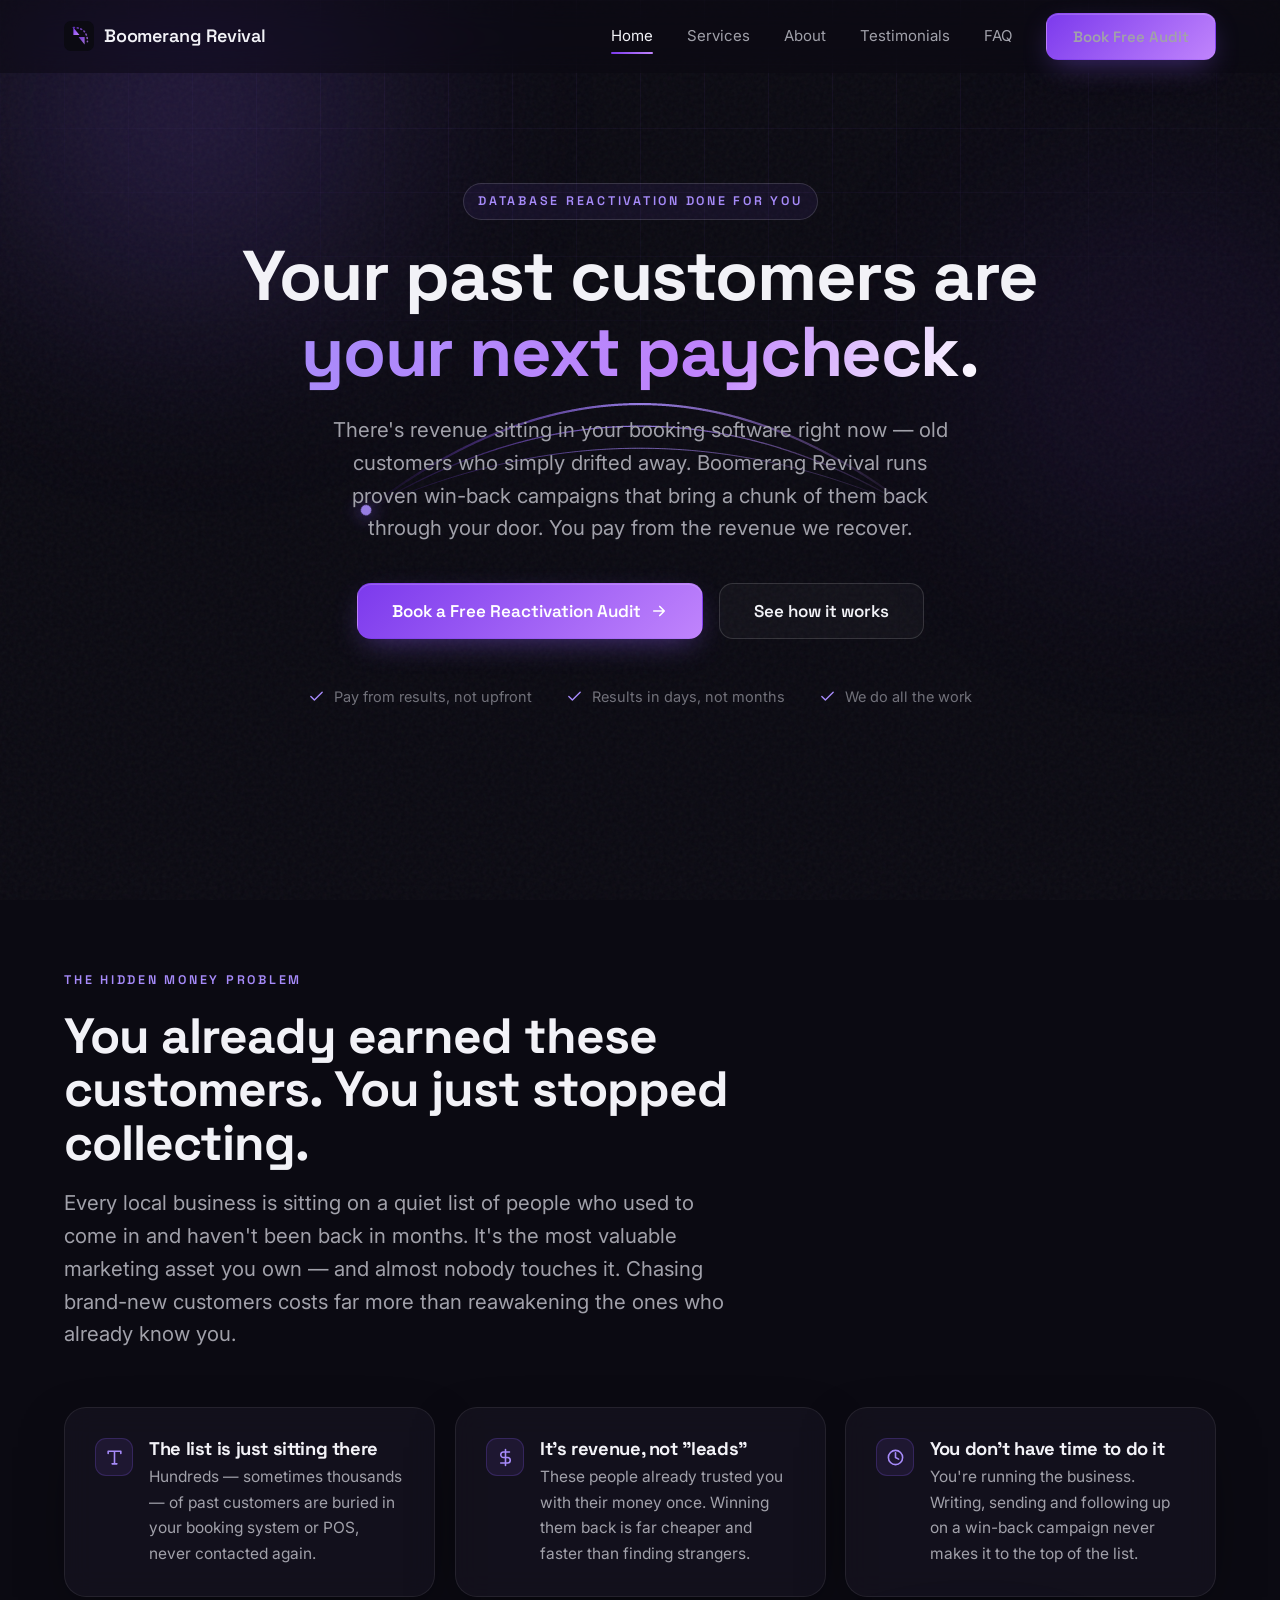
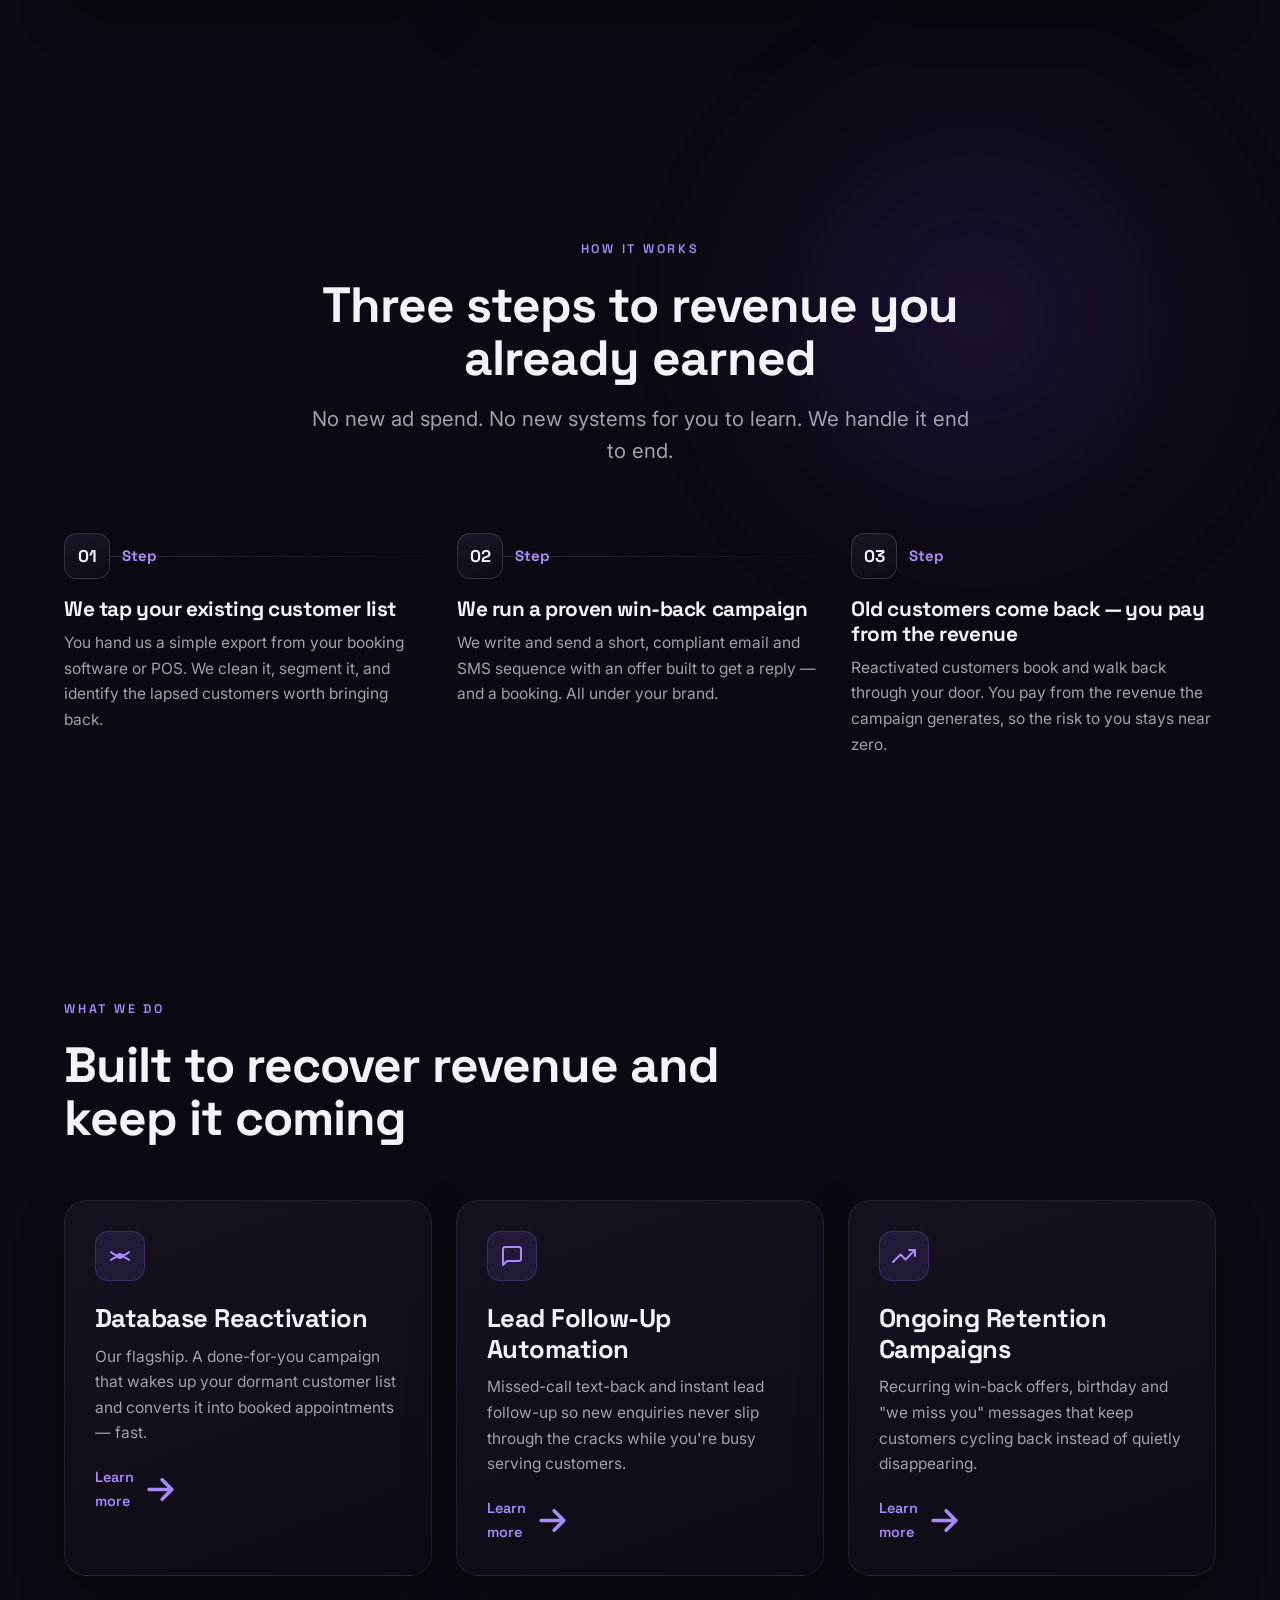
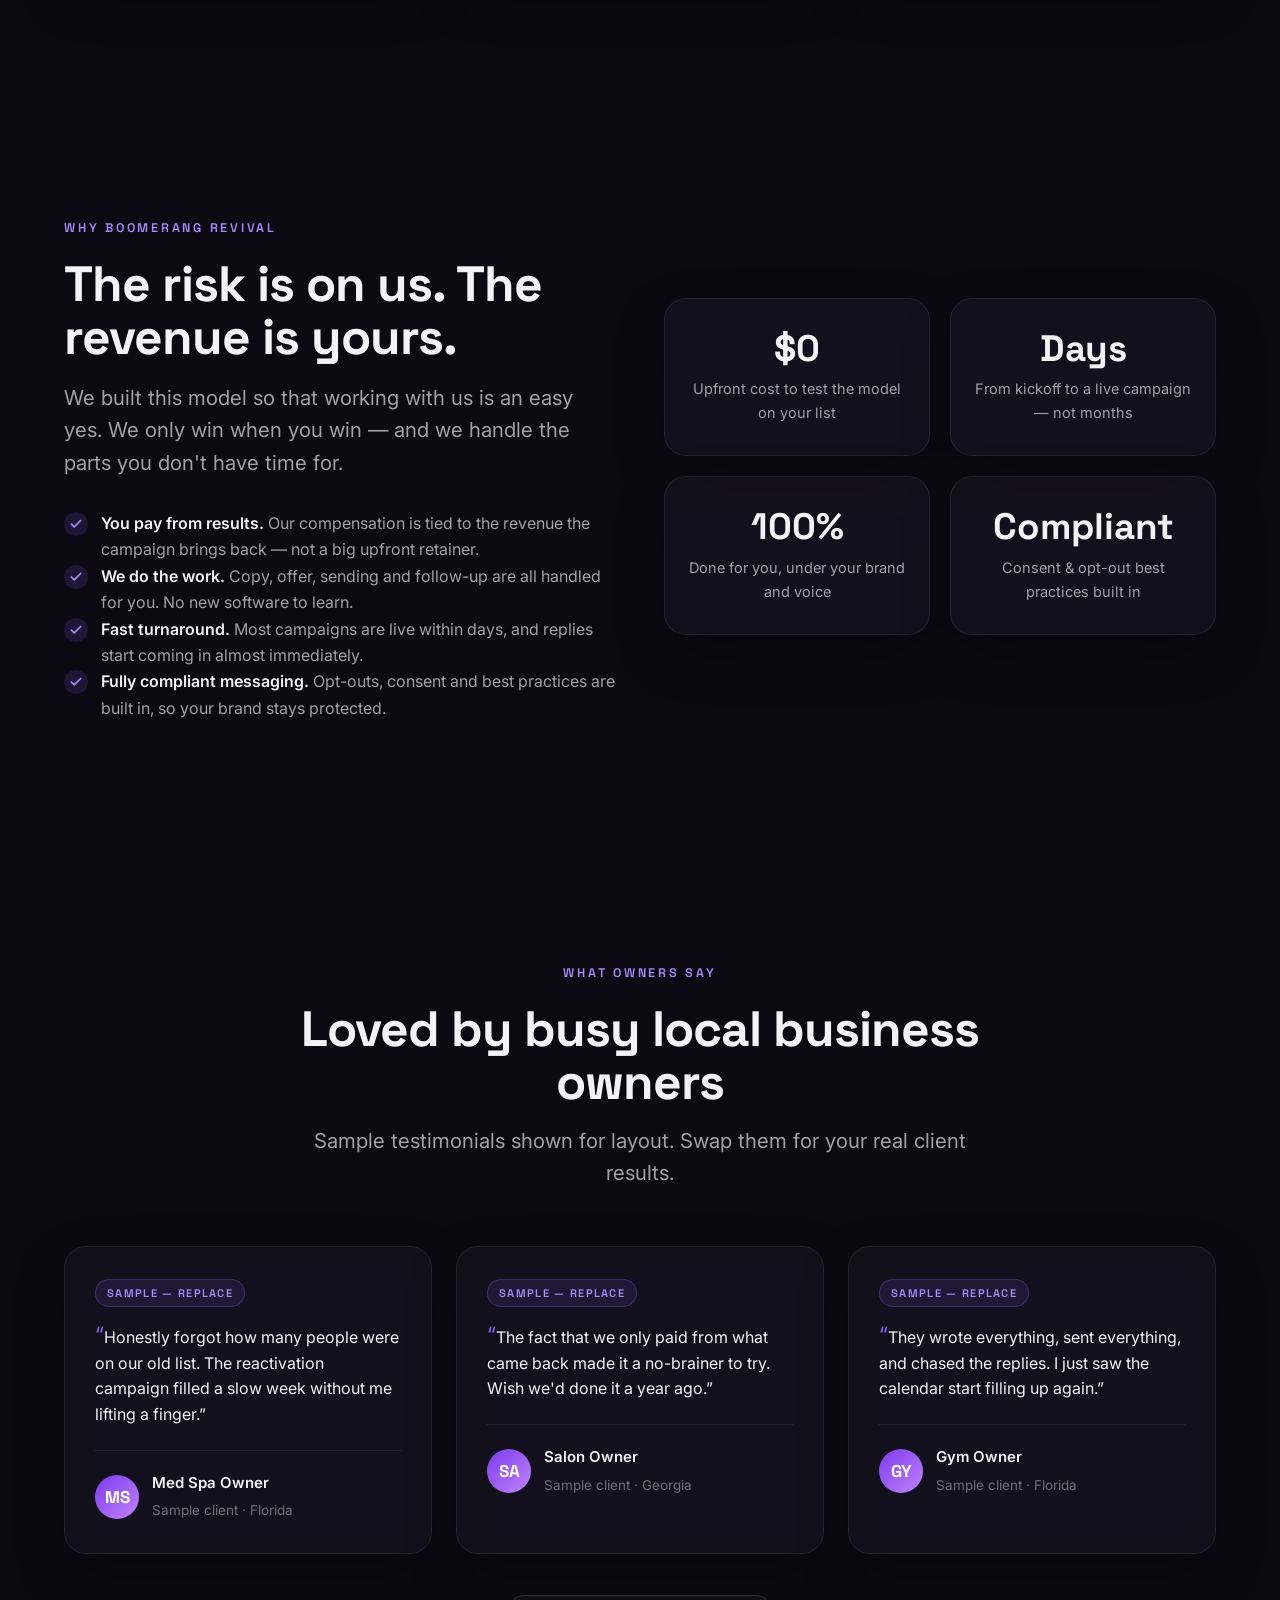
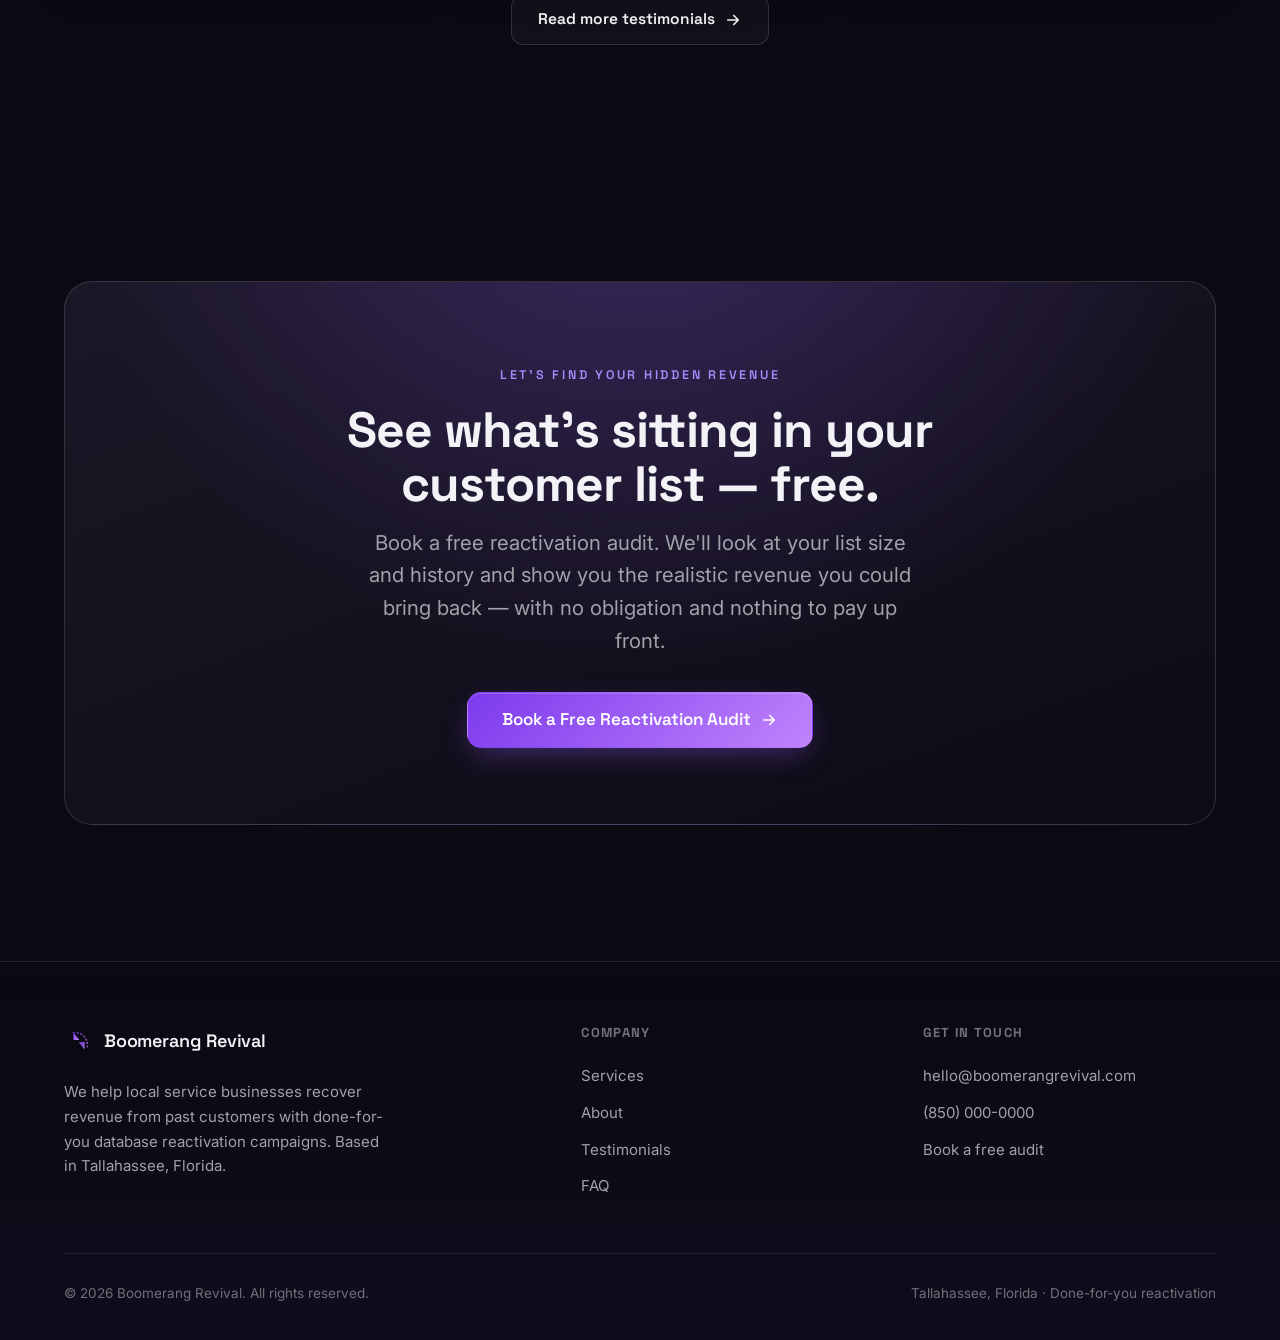
==== index.html @ 2747e74e "Boomerang Revival marketing site" ====
<!DOCTYPE html>
<html lang="en">
<head>
  <meta charset="UTF-8" />
  <meta name="viewport" content="width=device-width, initial-scale=1.0" />

  <!-- ============ SEO / META — edit per page ============ -->
  <title>Boomerang Revival — Recover Revenue From Past Customers</title>
  <meta name="description" content="Boomerang Revival runs database reactivation campaigns that bring your lapsed customers back through the door. Zero upfront risk — you pay from the revenue we recover." />
  <link rel="canonical" href="https://boomerangrevival.com/" />

  <!-- Open Graph / social -->
  <meta property="og:type" content="website" />
  <meta property="og:title" content="Boomerang Revival — Your past customers are your next paycheck." />
  <meta property="og:description" content="Database reactivation campaigns that bring lapsed customers back. You pay from the revenue we recover." />
  <meta property="og:image" content="assets/og-image.svg" />
  <meta property="og:url" content="https://boomerangrevival.com/" />
  <meta name="twitter:card" content="summary_large_image" />

  <!-- Favicon -->
  <link rel="icon" type="image/svg+xml" href="assets/favicon.svg" />

  <!-- Fonts: Space Grotesk (headings) + Inter (body) -->
  <link rel="preconnect" href="https://fonts.googleapis.com" />
  <link rel="preconnect" href="https://fonts.gstatic.com" crossorigin />
  <link href="https://fonts.googleapis.com/css2?family=Inter:wght@400;500;600&family=Space+Grotesk:wght@500;600;700&display=swap" rel="stylesheet" />

  <link rel="stylesheet" href="css/styles.css" />
</head>
<body>

  <!-- Atmospheric background layers -->
  <div class="bg-fx"><div class="bg-grid"></div></div>
  <div class="bg-grain"></div>

  <!-- ============ NAV (shared — keep identical across pages) ============ -->
  <header class="nav">
    <div class="container nav__inner">
      <a class="brand" href="index.html" aria-label="Boomerang Revival home">
        <img class="brand__mark" src="assets/favicon.svg" alt="" width="30" height="30" />
        Boomerang Revival
      </a>
      <nav class="nav__links" aria-label="Primary navigation">
        <a href="index.html" aria-current="page">Home</a>
        <a href="services.html">Services</a>
        <a href="about.html">About</a>
        <a href="testimonials.html">Testimonials</a>
        <a href="faq.html">FAQ</a>
        <a href="contact.html" class="btn btn--primary">Book Free Audit</a>
      </nav>
      <button class="nav__toggle" aria-label="Open menu" aria-controls="primary-nav" aria-expanded="false">
        <span></span><span></span><span></span>
      </button>
    </div>
  </header>

  <main>

    <!-- ======================= HERO ======================= -->
    <section class="hero">
      <!-- Animated boomerang arc motif -->
      <div class="hero__motif" aria-hidden="true">
        <svg viewBox="0 0 860 460">
          <defs>
            <linearGradient id="arcGrad" x1="0" y1="0" x2="1" y2="0">
              <stop offset="0" stop-color="#7C3AED" stop-opacity="0"/>
              <stop offset="0.5" stop-color="#A78BFA"/>
              <stop offset="1" stop-color="#C084FC" stop-opacity="0"/>
            </linearGradient>
          </defs>
          <path class="arc arc--1" d="M120 300 Q 430 60 740 300"  stroke="url(#arcGrad)" stroke-width="2.5"/>
          <path class="arc arc--2" d="M120 300 Q 430 110 740 300" stroke="url(#arcGrad)" stroke-width="1.5"/>
          <path class="arc arc--3" d="M120 300 Q 430 160 740 300" stroke="url(#arcGrad)" stroke-width="1"/>
          <circle class="boomerang-dot" r="6"/>
        </svg>
      </div>

      <div class="container">
        <div class="hero__inner">
          <span class="eyebrow eyebrow--chip reveal">Database Reactivation Done For You</span>
          <h1 class="reveal" style="--d:.05s">
            Your past customers are<br /><span class="text-gradient">your next paycheck.</span>
          </h1>
          <p class="lead reveal" style="--d:.12s">
            There's revenue sitting in your booking software right now — old customers who simply
            drifted away. Boomerang Revival runs proven win-back campaigns that bring a chunk of
            them back through your door. You pay from the revenue we recover.
          </p>
          <div class="hero__cta reveal" style="--d:.18s">
            <a href="contact.html" class="btn btn--primary btn--lg">
              Book a Free Reactivation Audit
              <svg viewBox="0 0 24 24" fill="none" stroke="currentColor" stroke-width="2.2" stroke-linecap="round" stroke-linejoin="round"><path d="M5 12h14M13 6l6 6-6 6"/></svg>
            </a>
            <a href="services.html" class="btn btn--ghost btn--lg">See how it works</a>
          </div>

          <div class="trust-strip reveal" style="--d:.24s">
            <span><svg viewBox="0 0 24 24" fill="none" stroke="currentColor" stroke-width="2" stroke-linecap="round" stroke-linejoin="round"><path d="M20 6 9 17l-5-5"/></svg> Pay from results, not upfront</span>
            <span><svg viewBox="0 0 24 24" fill="none" stroke="currentColor" stroke-width="2" stroke-linecap="round" stroke-linejoin="round"><path d="M20 6 9 17l-5-5"/></svg> Results in days, not months</span>
            <span><svg viewBox="0 0 24 24" fill="none" stroke="currentColor" stroke-width="2" stroke-linecap="round" stroke-linejoin="round"><path d="M20 6 9 17l-5-5"/></svg> We do all the work</span>
          </div>
        </div>
      </div>
    </section>

    <!-- ======================= PROBLEM ======================= -->
    <section class="section">
      <div class="container">
        <div class="section-head reveal">
          <span class="eyebrow">The hidden money problem</span>
          <h2>You already earned these customers. You just stopped collecting.</h2>
          <p class="lead" style="margin-top:18px">
            Every local business is sitting on a quiet list of people who used to come in and
            haven't been back in months. It's the most valuable marketing asset you own — and
            almost nobody touches it. Chasing brand-new customers costs far more than reawakening
            the ones who already know you.
          </p>
        </div>

        <div class="grid grid-3 problem-grid">
          <div class="card card--glass reveal" data-stagger>
            <div class="problem-item">
              <div class="problem-item__mark"><svg viewBox="0 0 24 24" fill="none" stroke="currentColor" stroke-width="2" stroke-linecap="round" stroke-linejoin="round"><path d="M4 7V4h16v3M9 20h6M12 4v16"/></svg></div>
              <div>
                <h3>The list is just sitting there</h3>
                <p>Hundreds — sometimes thousands — of past customers are buried in your booking system or POS, never contacted again.</p>
              </div>
            </div>
          </div>
          <div class="card card--glass reveal" data-stagger>
            <div class="problem-item">
              <div class="problem-item__mark"><svg viewBox="0 0 24 24" fill="none" stroke="currentColor" stroke-width="2" stroke-linecap="round" stroke-linejoin="round"><path d="M12 2v20M17 5H9.5a3.5 3.5 0 0 0 0 7h5a3.5 3.5 0 0 1 0 7H6"/></svg></div>
              <div>
                <h3>It's revenue, not "leads"</h3>
                <p>These people already trusted you with their money once. Winning them back is far cheaper and faster than finding strangers.</p>
              </div>
            </div>
          </div>
          <div class="card card--glass reveal" data-stagger>
            <div class="problem-item">
              <div class="problem-item__mark"><svg viewBox="0 0 24 24" fill="none" stroke="currentColor" stroke-width="2" stroke-linecap="round" stroke-linejoin="round"><path d="M12 6v6l4 2"/><circle cx="12" cy="12" r="9"/></svg></div>
              <div>
                <h3>You don't have time to do it</h3>
                <p>You're running the business. Writing, sending and following up on a win-back campaign never makes it to the top of the list.</p>
              </div>
            </div>
          </div>
        </div>
      </div>
    </section>

    <!-- ======================= HOW IT WORKS ======================= -->
    <section class="section section--tight">
      <div class="glow-spot" style="top:-60px; right:5%"></div>
      <div class="container">
        <div class="section-head section-head--center reveal">
          <span class="eyebrow">How it works</span>
          <h2>Three steps to revenue you already earned</h2>
          <p class="lead" style="margin-top:18px">No new ad spend. No new systems for you to learn. We handle it end to end.</p>
        </div>

        <div class="grid grid-3 steps">
          <div class="step reveal" data-stagger>
            <div class="step__line"></div>
            <div class="step__num">Step</div>
            <h3>We tap your existing customer list</h3>
            <p>You hand us a simple export from your booking software or POS. We clean it, segment it, and identify the lapsed customers worth bringing back.</p>
          </div>
          <div class="step reveal" data-stagger>
            <div class="step__line"></div>
            <div class="step__num">Step</div>
            <h3>We run a proven win-back campaign</h3>
            <p>We write and send a short, compliant email and SMS sequence with an offer built to get a reply — and a booking. All under your brand.</p>
          </div>
          <div class="step reveal" data-stagger>
            <div class="step__line"></div>
            <div class="step__num">Step</div>
            <h3>Old customers come back — you pay from the revenue</h3>
            <p>Reactivated customers book and walk back through your door. You pay from the revenue the campaign generates, so the risk to you stays near zero.</p>
          </div>
        </div>
      </div>
    </section>

    <!-- ======================= SERVICES OVERVIEW ======================= -->
    <section class="section">
      <div class="container">
        <div class="section-head reveal">
          <span class="eyebrow">What we do</span>
          <h2>Built to recover revenue and keep it coming</h2>
        </div>

        <div class="grid grid-3">
          <!-- Service card -->
          <article class="card card--hover reveal" data-stagger>
            <div class="card__icon"><svg viewBox="0 0 24 24" fill="none" stroke="currentColor" stroke-width="2" stroke-linecap="round" stroke-linejoin="round"><path d="M21 8a13 13 0 0 1-18 0"/><path d="M3 16a13 13 0 0 1 18 0"/><circle cx="12" cy="12" r="2"/></svg></div>
            <h3>Database Reactivation</h3>
            <p>Our flagship. A done-for-you campaign that wakes up your dormant customer list and converts it into booked appointments — fast.</p>
            <a class="card-link" href="services.html#reactivation">Learn more
              <svg viewBox="0 0 24 24" fill="none" stroke="currentColor" stroke-width="2.2" stroke-linecap="round" stroke-linejoin="round"><path d="M5 12h14M13 6l6 6-6 6"/></svg>
            </a>
          </article>

          <article class="card card--hover reveal" data-stagger>
            <div class="card__icon"><svg viewBox="0 0 24 24" fill="none" stroke="currentColor" stroke-width="2" stroke-linecap="round" stroke-linejoin="round"><path d="M21 15a2 2 0 0 1-2 2H7l-4 4V5a2 2 0 0 1 2-2h14a2 2 0 0 1 2 2z"/></svg></div>
            <h3>Lead Follow-Up Automation</h3>
            <p>Missed-call text-back and instant lead follow-up so new enquiries never slip through the cracks while you're busy serving customers.</p>
            <a class="card-link" href="services.html#follow-up">Learn more
              <svg viewBox="0 0 24 24" fill="none" stroke="currentColor" stroke-width="2.2" stroke-linecap="round" stroke-linejoin="round"><path d="M5 12h14M13 6l6 6-6 6"/></svg>
            </a>
          </article>

          <article class="card card--hover reveal" data-stagger>
            <div class="card__icon"><svg viewBox="0 0 24 24" fill="none" stroke="currentColor" stroke-width="2" stroke-linecap="round" stroke-linejoin="round"><path d="M23 6l-9.5 9.5-5-5L1 18"/><path d="M17 6h6v6"/></svg></div>
            <h3>Ongoing Retention Campaigns</h3>
            <p>Recurring win-back offers, birthday and "we miss you" messages that keep customers cycling back instead of quietly disappearing.</p>
            <a class="card-link" href="services.html#retention">Learn more
              <svg viewBox="0 0 24 24" fill="none" stroke="currentColor" stroke-width="2.2" stroke-linecap="round" stroke-linejoin="round"><path d="M5 12h14M13 6l6 6-6 6"/></svg>
            </a>
          </article>
        </div>
      </div>
    </section>

    <!-- ======================= WHY US / RISK REVERSAL ======================= -->
    <section class="section section--tight">
      <div class="container">
        <div class="grid grid-2" style="gap:48px; align-items:center">
          <div class="reveal">
            <span class="eyebrow">Why Boomerang Revival</span>
            <h2>The risk is on us. The revenue is yours.</h2>
            <p class="lead" style="margin:18px 0 30px">
              We built this model so that working with us is an easy yes. We only win when you win —
              and we handle the parts you don't have time for.
            </p>
            <ul class="checklist">
              <li><span class="check-ico"><svg viewBox="0 0 24 24" fill="none" stroke="currentColor" stroke-width="3" stroke-linecap="round" stroke-linejoin="round"><path d="M20 6 9 17l-5-5"/></svg></span><span><strong>You pay from results.</strong> Our compensation is tied to the revenue the campaign brings back — not a big upfront retainer.</span></li>
              <li><span class="check-ico"><svg viewBox="0 0 24 24" fill="none" stroke="currentColor" stroke-width="3" stroke-linecap="round" stroke-linejoin="round"><path d="M20 6 9 17l-5-5"/></svg></span><span><strong>We do the work.</strong> Copy, offer, sending and follow-up are all handled for you. No new software to learn.</span></li>
              <li><span class="check-ico"><svg viewBox="0 0 24 24" fill="none" stroke="currentColor" stroke-width="3" stroke-linecap="round" stroke-linejoin="round"><path d="M20 6 9 17l-5-5"/></svg></span><span><strong>Fast turnaround.</strong> Most campaigns are live within days, and replies start coming in almost immediately.</span></li>
              <li><span class="check-ico"><svg viewBox="0 0 24 24" fill="none" stroke="currentColor" stroke-width="3" stroke-linecap="round" stroke-linejoin="round"><path d="M20 6 9 17l-5-5"/></svg></span><span><strong>Fully compliant messaging.</strong> Opt-outs, consent and best practices are built in, so your brand stays protected.</span></li>
            </ul>
          </div>

          <div class="reveal" style="--d:.1s">
            <div class="grid grid-2 promise-grid">
              <div class="card card--glass promise">
                <div class="promise__big">$0</div>
                <p>Upfront cost to test the model on your list</p>
              </div>
              <div class="card card--glass promise">
                <div class="promise__big">Days</div>
                <p>From kickoff to a live campaign — not months</p>
              </div>
              <div class="card card--glass promise">
                <div class="promise__big">100%</div>
                <p>Done for you, under your brand and voice</p>
              </div>
              <div class="card card--glass promise">
                <div class="promise__big">Compliant</div>
                <p>Consent &amp; opt-out best practices built in</p>
              </div>
            </div>
          </div>
        </div>
      </div>
    </section>

    <!-- ======================= TESTIMONIALS PREVIEW ======================= -->
    <section class="section">
      <div class="container">
        <div class="section-head section-head--center reveal">
          <span class="eyebrow">What owners say</span>
          <h2>Loved by busy local business owners</h2>
          <p class="lead" style="margin-top:16px">
            <!-- NOTE: Sample testimonials below — replace with your real client quotes. -->
            Sample testimonials shown for layout. Swap them for your real client results.
          </p>
        </div>

        <div class="grid grid-3">
          <figure class="card card--glass reveal" data-stagger>
            <span class="sample-flag">Sample — replace</span>
            <blockquote class="quote">Honestly forgot how many people were on our old list. The reactivation campaign filled a slow week without me lifting a finger.”</blockquote>
            <figcaption class="testimonial__by">
              <div class="avatar">MS</div>
              <div><b>Med Spa Owner</b><span>Sample client · Florida</span></div>
            </figcaption>
          </figure>
          <figure class="card card--glass reveal" data-stagger>
            <span class="sample-flag">Sample — replace</span>
            <blockquote class="quote">The fact that we only paid from what came back made it a no-brainer to try. Wish we'd done it a year ago.”</blockquote>
            <figcaption class="testimonial__by">
              <div class="avatar">SA</div>
              <div><b>Salon Owner</b><span>Sample client · Georgia</span></div>
            </figcaption>
          </figure>
          <figure class="card card--glass reveal" data-stagger>
            <span class="sample-flag">Sample — replace</span>
            <blockquote class="quote">They wrote everything, sent everything, and chased the replies. I just saw the calendar start filling up again.”</blockquote>
            <figcaption class="testimonial__by">
              <div class="avatar">GY</div>
              <div><b>Gym Owner</b><span>Sample client · Florida</span></div>
            </figcaption>
          </figure>
        </div>

        <div style="text-align:center; margin-top:40px" class="reveal">
          <a href="testimonials.html" class="btn btn--ghost">Read more testimonials
            <svg viewBox="0 0 24 24" fill="none" stroke="currentColor" stroke-width="2.2" stroke-linecap="round" stroke-linejoin="round"><path d="M5 12h14M13 6l6 6-6 6"/></svg>
          </a>
        </div>
      </div>
    </section>

    <!-- ======================= CLOSING CTA ======================= -->
    <section class="section section--tight">
      <div class="container">
        <div class="cta-band reveal">
          <span class="eyebrow">Let's find your hidden revenue</span>
          <h2>See what's sitting in your customer list — free.</h2>
          <p class="lead">
            Book a free reactivation audit. We'll look at your list size and history and show you
            the realistic revenue you could bring back — with no obligation and nothing to pay up front.
          </p>
          <a href="contact.html" class="btn btn--primary btn--lg">
            Book a Free Reactivation Audit
            <svg viewBox="0 0 24 24" fill="none" stroke="currentColor" stroke-width="2.2" stroke-linecap="round" stroke-linejoin="round"><path d="M5 12h14M13 6l6 6-6 6"/></svg>
          </a>
        </div>
      </div>
    </section>

  </main>

  <!-- ============ FOOTER (shared — keep identical across pages) ============ -->
  <footer class="footer">
    <div class="container">
      <div class="footer__top">
        <div class="footer__brand">
          <a class="brand" href="index.html" aria-label="Boomerang Revival home">
            <img class="brand__mark" src="assets/favicon.svg" alt="" width="30" height="30" />
            Boomerang Revival
          </a>
          <p>We help local service businesses recover revenue from past customers with done-for-you database reactivation campaigns. Based in Tallahassee, Florida.</p>
        </div>
        <div class="footer__col">
          <h4>Company</h4>
          <a href="services.html">Services</a>
          <a href="about.html">About</a>
          <a href="testimonials.html">Testimonials</a>
          <a href="faq.html">FAQ</a>
        </div>
        <div class="footer__col">
          <h4>Get in touch</h4>
          <!-- TODO: replace these placeholders with your real details -->
          <a href="mailto:hello@boomerangrevival.com">hello@boomerangrevival.com</a>
          <a href="tel:+18500000000">(850) 000-0000</a>
          <a href="contact.html">Book a free audit</a>
        </div>
      </div>
      <div class="footer__bottom">
        <span>© <span data-year>2026</span> Boomerang Revival. All rights reserved.</span>
        <span>Tallahassee, Florida · Done-for-you reactivation</span>
      </div>
    </div>
  </footer>

  <script src="js/main.js"></script>
</body>
</html>
---- css/styles.css ----
/* =============================================================
   BOOMERANG REVIVAL — Global Stylesheet
   -------------------------------------------------------------
   Sections:
     1.  Design tokens (colors, type, spacing) — edit brand here
     2.  Base / reset
     3.  Layout helpers (container, grid, section)
     4.  Background FX (glow, mesh, grain, grid)
     5.  Navigation
     6.  Buttons
     7.  Typography helpers (eyebrow, headings)
     8.  Cards / glassmorphism
     9.  Hero
     10. Reusable section components (steps, services, etc.)
     11. Forms
     12. Footer
     13. Scroll-reveal animation
     14. Responsive / mobile
   ============================================================= */

/* ============================================================
   1. DESIGN TOKENS  —  change the brand look from right here
   ============================================================ */
:root {
  /* Surfaces */
  --bg:            #0B0A12;   /* near-black, cool purple undertone */
  --bg-2:         #0E0B16;   /* deepest panels                    */
  --surface:      #161320;   /* lifted cards                      */
  --surface-2:    #1B1726;   /* lifted cards, brighter            */
  --border:       rgba(255,255,255,0.08);
  --border-strong:rgba(255,255,255,0.14);

  /* Brand accent */
  --violet:       #8B5CF6;
  --violet-bright:#A78BFA;
  --grad-from:    #7C3AED;
  --grad-to:      #C084FC;

  /* Text */
  --heading:      #F2F2F7;
  --body:         #A1A1AA;
  --muted:        #71717A;

  /* Effects */
  --glow:         rgba(139, 92, 246, 0.45);
  --glow-soft:    rgba(124, 58, 237, 0.22);
  --shadow-card:  0 20px 60px -20px rgba(0,0,0,0.6);

  /* Type */
  --font-head: 'Space Grotesk', system-ui, sans-serif;
  --font-body: 'Inter', system-ui, sans-serif;

  /* Layout */
  --maxw: 1200px;
  --radius:   14px;
  --radius-lg:22px;
  --radius-xl:28px;

  /* Motion */
  --ease: cubic-bezier(0.22, 1, 0.36, 1);
}

/* ============================================================
   2. BASE / RESET
   ============================================================ */
*, *::before, *::after { box-sizing: border-box; }
* { margin: 0; }

html { scroll-behavior: smooth; -webkit-text-size-adjust: 100%; }

body {
  font-family: var(--font-body);
  background: var(--bg);
  color: var(--body);
  line-height: 1.65;
  font-size: 17px;
  -webkit-font-smoothing: antialiased;
  text-rendering: optimizeLegibility;
  overflow-x: hidden;
  position: relative;
  min-height: 100vh;
}

img { max-width: 100%; display: block; }
a { color: inherit; text-decoration: none; }
ul { list-style: none; padding: 0; }
button { font-family: inherit; cursor: pointer; }

:focus-visible {
  outline: 2px solid var(--violet-bright);
  outline-offset: 3px;
  border-radius: 4px;
}

::selection { background: var(--violet); color: #fff; }

/* ============================================================
   3. LAYOUT HELPERS
   ============================================================ */
.container {
  width: 100%;
  max-width: var(--maxw);
  margin-inline: auto;
  padding-inline: 24px;
}

.section {
  position: relative;
  padding-block: clamp(72px, 11vw, 140px);
}
.section--tight { padding-block: clamp(56px, 8vw, 96px); }

.section-head { max-width: 680px; margin-bottom: 56px; }
.section-head--center { margin-inline: auto; text-align: center; }

.grid { display: grid; gap: 24px; }
.grid-2 { grid-template-columns: repeat(2, 1fr); }
.grid-3 { grid-template-columns: repeat(3, 1fr); }

.stack-sm > * + * { margin-top: 12px; }

/* ============================================================
   4. BACKGROUND FX
   ============================================================ */
/* Fixed atmospheric layer — glows + grid + grain, sits behind all */
.bg-fx {
  position: fixed;
  inset: 0;
  z-index: -1;
  pointer-events: none;
  overflow: hidden;
}

/* Soft purple radial glows */
.bg-fx::before,
.bg-fx::after {
  content: "";
  position: absolute;
  border-radius: 50%;
  filter: blur(90px);
  opacity: 0.55;
}
.bg-fx::before {
  width: 620px; height: 620px;
  top: -200px; left: -120px;
  background: radial-gradient(circle, var(--glow), transparent 70%);
}
.bg-fx::after {
  width: 560px; height: 560px;
  top: 10%; right: -160px;
  background: radial-gradient(circle, var(--glow-soft), transparent 70%);
}

/* Faint animated grid for the tech feel */
.bg-grid {
  position: absolute;
  inset: 0;
  background-image:
    linear-gradient(to right, rgba(139,92,246,0.06) 1px, transparent 1px),
    linear-gradient(to bottom, rgba(139,92,246,0.06) 1px, transparent 1px);
  background-size: 64px 64px;
  mask-image: radial-gradient(ellipse 80% 60% at 50% 0%, #000 30%, transparent 80%);
  -webkit-mask-image: radial-gradient(ellipse 80% 60% at 50% 0%, #000 30%, transparent 80%);
  animation: grid-drift 30s linear infinite;
}
@keyframes grid-drift {
  from { background-position: 0 0, 0 0; }
  to   { background-position: 64px 64px, 64px 64px; }
}

/* Fine grain / noise texture overlay */
.bg-grain {
  position: fixed;
  inset: 0;
  z-index: -1;
  pointer-events: none;
  opacity: 0.045;
  background-image: url("data:image/svg+xml,%3Csvg viewBox='0 0 256 256' xmlns='http://www.w3.org/2000/svg'%3E%3Cfilter id='n'%3E%3CfeTurbulence type='fractalNoise' baseFrequency='0.9' numOctaves='3' stitchTiles='stitch'/%3E%3C/filter%3E%3Crect width='100%25' height='100%25' filter='url(%23n)'/%3E%3C/svg%3E");
}

/* A localized glow you can drop into any section */
.glow-spot {
  position: absolute;
  width: 480px; height: 480px;
  border-radius: 50%;
  background: radial-gradient(circle, var(--glow-soft), transparent 70%);
  filter: blur(80px);
  pointer-events: none;
  z-index: 0;
}

/* ============================================================
   5. NAVIGATION
   ============================================================ */
.nav {
  position: sticky;
  top: 0;
  z-index: 100;
  background: rgba(11, 10, 18, 0.55);
  backdrop-filter: blur(16px) saturate(140%);
  -webkit-backdrop-filter: blur(16px) saturate(140%);
  border-bottom: 1px solid transparent;
  transition: border-color .3s, background .3s;
}
.nav.is-scrolled {
  background: rgba(11, 10, 18, 0.82);
  border-bottom-color: var(--border);
}
.nav__inner {
  display: flex;
  align-items: center;
  justify-content: space-between;
  height: 72px;
}
.brand {
  display: inline-flex;
  align-items: center;
  gap: 10px;
  font-family: var(--font-head);
  font-weight: 600;
  font-size: 18px;
  color: var(--heading);
  letter-spacing: -0.01em;
}
.brand__mark { width: 30px; height: 30px; flex: none; }

.nav__links {
  display: flex;
  align-items: center;
  gap: 34px;
}
.nav__links a {
  font-size: 15px;
  color: var(--body);
  transition: color .2s;
  position: relative;
}
.nav__links a:hover,
.nav__links a[aria-current="page"] { color: var(--heading); }
.nav__links a[aria-current="page"]::after {
  content: "";
  position: absolute;
  left: 0; right: 0; bottom: -6px;
  height: 2px;
  background: linear-gradient(90deg, var(--grad-from), var(--grad-to));
  border-radius: 2px;
}

/* Hamburger */
.nav__toggle {
  display: none;
  background: none;
  border: 0;
  width: 44px; height: 44px;
  position: relative;
}
.nav__toggle span {
  position: absolute;
  left: 11px;
  width: 22px; height: 2px;
  background: var(--heading);
  border-radius: 2px;
  transition: transform .3s var(--ease), opacity .2s;
}
.nav__toggle span:nth-child(1) { top: 16px; }
.nav__toggle span:nth-child(2) { top: 22px; }
.nav__toggle span:nth-child(3) { top: 28px; }
.nav__toggle[aria-expanded="true"] span:nth-child(1) { transform: translateY(6px) rotate(45deg); }
.nav__toggle[aria-expanded="true"] span:nth-child(2) { opacity: 0; }
.nav__toggle[aria-expanded="true"] span:nth-child(3) { transform: translateY(-6px) rotate(-45deg); }

/* ============================================================
   6. BUTTONS
   ============================================================ */
.btn {
  display: inline-flex;
  align-items: center;
  justify-content: center;
  gap: 9px;
  font-family: var(--font-head);
  font-weight: 600;
  font-size: 15.5px;
  line-height: 1;
  padding: 15px 26px;
  border-radius: 12px;
  border: 1px solid transparent;
  transition: transform .25s var(--ease), box-shadow .25s, background .25s, border-color .25s;
  white-space: nowrap;
}
.btn svg { width: 18px; height: 18px; }

.btn--primary {
  color: #fff;
  background: linear-gradient(135deg, var(--grad-from), var(--grad-to));
  box-shadow: 0 10px 30px -8px var(--glow), inset 0 1px 0 rgba(255,255,255,0.18);
}
.btn--primary:hover {
  transform: translateY(-2px);
  box-shadow: 0 16px 42px -8px var(--glow), inset 0 1px 0 rgba(255,255,255,0.25);
}

.btn--ghost {
  color: var(--heading);
  background: rgba(255,255,255,0.03);
  border-color: var(--border-strong);
}
.btn--ghost:hover {
  transform: translateY(-2px);
  border-color: var(--violet);
  background: rgba(139,92,246,0.10);
}

.btn--lg { padding: 18px 34px; font-size: 17px; border-radius: 14px; }
.btn--block { width: 100%; }

/* ============================================================
   7. TYPOGRAPHY HELPERS
   ============================================================ */
.eyebrow {
  display: inline-block;
  font-family: var(--font-head);
  font-size: 12.5px;
  font-weight: 600;
  letter-spacing: 0.22em;
  text-transform: uppercase;
  color: var(--violet-bright);
  margin-bottom: 18px;
}
.eyebrow--chip {
  padding: 7px 14px;
  border: 1px solid var(--border-strong);
  border-radius: 999px;
  background: rgba(139,92,246,0.08);
}

h1, h2, h3, h4 {
  font-family: var(--font-head);
  color: var(--heading);
  font-weight: 700;
  line-height: 1.08;
  letter-spacing: -0.02em;
}
h1 { font-size: clamp(2.5rem, 6vw, 4.4rem); }
h2 { font-size: clamp(2rem, 4.2vw, 3.1rem); }
h3 { font-size: clamp(1.25rem, 2.2vw, 1.6rem); line-height: 1.2; }

.lead {
  font-size: clamp(1.05rem, 1.6vw, 1.3rem);
  color: var(--body);
  line-height: 1.6;
}

.text-gradient {
  background: linear-gradient(120deg, var(--violet-bright), var(--grad-to) 60%, #fff);
  -webkit-background-clip: text;
  background-clip: text;
  -webkit-text-fill-color: transparent;
}
.text-heading { color: var(--heading); }

/* ============================================================
   8. CARDS / GLASSMORPHISM
   ============================================================ */
.card {
  position: relative;
  background: linear-gradient(160deg, var(--surface), var(--bg-2));
  border: 1px solid var(--border);
  border-radius: var(--radius-lg);
  padding: 30px;
  box-shadow: var(--shadow-card);
  transition: transform .35s var(--ease), border-color .35s, box-shadow .35s;
  overflow: hidden;
}
.card--glass {
  background: rgba(27, 23, 38, 0.55);
  backdrop-filter: blur(14px);
  -webkit-backdrop-filter: blur(14px);
}
/* Hover-lift variant for interactive cards */
.card--hover:hover {
  transform: translateY(-6px);
  border-color: var(--border-strong);
  box-shadow: 0 30px 70px -24px rgba(0,0,0,0.7), 0 0 0 1px rgba(139,92,246,0.20);
}
/* Thin gradient top edge that lights up on hover */
.card--hover::before {
  content: "";
  position: absolute;
  inset: 0 0 auto 0;
  height: 1px;
  background: linear-gradient(90deg, transparent, var(--violet), transparent);
  opacity: 0;
  transition: opacity .35s;
}
.card--hover:hover::before { opacity: 1; }

.card__icon {
  width: 50px; height: 50px;
  display: grid;
  place-items: center;
  border-radius: 13px;
  background: rgba(139,92,246,0.12);
  border: 1px solid rgba(139,92,246,0.25);
  color: var(--violet-bright);
  margin-bottom: 22px;
}
.card__icon svg { width: 24px; height: 24px; }
.card h3 { margin-bottom: 10px; }
.card p { font-size: 15.5px; }

.card-link {
  display: inline-flex;
  align-items: center;
  gap: 7px;
  margin-top: 20px;
  font-family: var(--font-head);
  font-weight: 600;
  font-size: 14.5px;
  color: var(--violet-bright);
  transition: gap .2s;
}
.card-link:hover { gap: 12px; }

/* ============================================================
   9. HERO
   ============================================================ */
.hero {
  position: relative;
  padding-top: clamp(60px, 9vw, 110px);
  padding-bottom: clamp(60px, 9vw, 120px);
  text-align: center;
  overflow: hidden;
}
.hero__inner { position: relative; z-index: 2; max-width: 880px; margin-inline: auto; }
.hero h1 { margin-bottom: 24px; }
.hero .lead { max-width: 640px; margin: 0 auto 38px; }
.hero__cta { display: flex; gap: 16px; justify-content: center; flex-wrap: wrap; }
.hero__note {
  margin-top: 26px;
  font-size: 14px;
  color: var(--muted);
  display: inline-flex;
  align-items: center;
  gap: 9px;
}
.hero__note svg { width: 17px; height: 17px; color: var(--violet-bright); }

/* Animated boomerang / arc motif */
.hero__motif {
  position: absolute;
  inset: 0;
  z-index: 1;
  display: grid;
  place-items: center;
  pointer-events: none;
  opacity: 0.9;
}
.hero__motif svg { width: min(760px, 96%); height: auto; overflow: visible; }

.arc {
  fill: none;
  stroke-linecap: round;
  stroke-dasharray: 1;
  stroke-dashoffset: 1;
  pathLength: 1;
  animation: draw-arc 3.4s var(--ease) infinite;
}
.arc--1 { animation-delay: 0s; }
.arc--2 { animation-delay: .5s; }
.arc--3 { animation-delay: 1s; }
@keyframes draw-arc {
  0%   { stroke-dashoffset: 1; opacity: 0; }
  25%  { opacity: 1; }
  60%  { stroke-dashoffset: 0; opacity: 1; }
  85%  { stroke-dashoffset: 0; opacity: 0; }
  100% { stroke-dashoffset: -1; opacity: 0; }
}
/* The travelling boomerang dot */
.boomerang-dot {
  offset-path: path("M120 300 Q 430 60 740 300");
  animation: fly 3.4s var(--ease) infinite;
  fill: var(--violet-bright);
  filter: drop-shadow(0 0 10px var(--violet));
}
@keyframes fly {
  0%   { offset-distance: 0%;   opacity: 0; }
  10%  { opacity: 1; }
  50%  { offset-distance: 100%; opacity: 1; }
  60%  { opacity: 1; }
  100% { offset-distance: 0%;   opacity: 0; }
}

/* Trust strip under hero */
.trust-strip {
  display: flex;
  flex-wrap: wrap;
  justify-content: center;
  gap: 14px 34px;
  margin-top: 46px;
  color: var(--muted);
  font-size: 14.5px;
}
.trust-strip span { display: inline-flex; align-items: center; gap: 9px; }
.trust-strip svg { width: 17px; height: 17px; color: var(--violet-bright); }

/* ============================================================
   10. SECTION COMPONENTS
   ============================================================ */
/* — Problem callout list — */
.problem-grid { gap: 20px; }
.problem-item {
  display: flex;
  gap: 16px;
  align-items: flex-start;
}
.problem-item__mark {
  flex: none;
  width: 38px; height: 38px;
  display: grid; place-items: center;
  border-radius: 11px;
  background: rgba(139,92,246,0.10);
  border: 1px solid rgba(139,92,246,0.22);
  color: var(--violet-bright);
}
.problem-item__mark svg { width: 19px; height: 19px; }
.problem-item h3 { font-size: 1.15rem; margin-bottom: 4px; }
.problem-item p { font-size: 15.5px; }

/* — Steps (How it works) — */
.steps { counter-reset: step; gap: 28px; }
.step { position: relative; padding-top: 8px; }
.step__num {
  font-family: var(--font-head);
  font-size: 15px;
  font-weight: 700;
  color: var(--violet-bright);
  display: inline-flex;
  align-items: center;
  gap: 12px;
  margin-bottom: 18px;
}
.step__num::before {
  counter-increment: step;
  content: "0" counter(step);
  display: grid;
  place-items: center;
  width: 46px; height: 46px;
  border-radius: 13px;
  background: linear-gradient(160deg, var(--surface-2), var(--bg-2));
  border: 1px solid var(--border-strong);
  font-size: 17px;
  color: var(--heading);
}
.step__line {
  position: absolute;
  top: 31px; left: 46px; right: -28px;
  height: 1px;
  background: linear-gradient(90deg, var(--border-strong), transparent);
}
.step:last-child .step__line { display: none; }
.step h3 { font-size: 1.3rem; margin-bottom: 8px; }
.step p { font-size: 15.5px; }

/* — Feature / value list with checks — */
.checklist { gap: 14px; }
.checklist li {
  display: flex;
  gap: 13px;
  align-items: flex-start;
  font-size: 16px;
  color: var(--body);
}
.checklist li strong { color: var(--heading); font-weight: 600; }
.check-ico {
  flex: none;
  width: 24px; height: 24px;
  display: grid; place-items: center;
  border-radius: 50%;
  background: rgba(139,92,246,0.15);
  color: var(--violet-bright);
  margin-top: 2px;
}
.check-ico svg { width: 14px; height: 14px; }

/* — Stat / promise tiles — */
.promise-grid { gap: 20px; }
.promise {
  text-align: center;
  padding: 30px 24px;
}
.promise__big {
  font-family: var(--font-head);
  font-size: clamp(1.7rem, 3vw, 2.3rem);
  font-weight: 700;
  color: var(--heading);
  line-height: 1.1;
  margin-bottom: 8px;
}
.promise p { font-size: 14.5px; }

/* — CTA band — */
.cta-band {
  position: relative;
  border-radius: var(--radius-xl);
  padding: clamp(44px, 6vw, 80px);
  text-align: center;
  overflow: hidden;
  border: 1px solid var(--border-strong);
  background:
    radial-gradient(ellipse 70% 130% at 50% -20%, rgba(139,92,246,0.28), transparent 70%),
    linear-gradient(160deg, var(--surface-2), var(--bg-2));
}
.cta-band h2 { margin-bottom: 16px; max-width: 640px; margin-inline: auto; }
.cta-band .lead { max-width: 560px; margin: 0 auto 34px; }

/* — Testimonials — */
.sample-flag {
  display: inline-block;
  font-family: var(--font-head);
  font-size: 11px;
  font-weight: 600;
  letter-spacing: 0.12em;
  text-transform: uppercase;
  color: var(--violet-bright);
  background: rgba(139,92,246,0.12);
  border: 1px solid rgba(139,92,246,0.28);
  border-radius: 999px;
  padding: 4px 11px;
  margin-bottom: 18px;
}
.quote { font-size: 16px; color: var(--heading); line-height: 1.6; }
.quote::before { content: "\201C"; color: var(--violet); font-size: 1.4em; line-height: 0; }
.testimonial__by {
  display: flex;
  align-items: center;
  gap: 13px;
  margin-top: 22px;
  padding-top: 20px;
  border-top: 1px solid var(--border);
}
.avatar {
  width: 44px; height: 44px;
  border-radius: 50%;
  display: grid; place-items: center;
  font-family: var(--font-head);
  font-weight: 700;
  color: #fff;
  background: linear-gradient(135deg, var(--grad-from), var(--grad-to));
  flex: none;
}
.testimonial__by b { color: var(--heading); font-weight: 600; display: block; font-size: 15px; }
.testimonial__by span { font-size: 13.5px; color: var(--muted); }

/* — FAQ accordion — */
.faq-list { max-width: 800px; margin-inline: auto; }
.faq-item {
  border-bottom: 1px solid var(--border);
}
.faq-q {
  width: 100%;
  text-align: left;
  background: none;
  border: 0;
  padding: 26px 8px;
  display: flex;
  justify-content: space-between;
  align-items: center;
  gap: 20px;
  font-family: var(--font-head);
  font-weight: 600;
  font-size: clamp(1.05rem, 1.8vw, 1.22rem);
  color: var(--heading);
}
.faq-q__ico {
  flex: none;
  width: 30px; height: 30px;
  display: grid; place-items: center;
  border-radius: 9px;
  border: 1px solid var(--border-strong);
  color: var(--violet-bright);
  transition: transform .3s var(--ease), background .3s;
}
.faq-q[aria-expanded="true"] .faq-q__ico { transform: rotate(45deg); background: rgba(139,92,246,0.14); }
.faq-a {
  max-height: 0;
  overflow: hidden;
  transition: max-height .4s var(--ease);
}
.faq-a__inner { padding: 0 8px 28px; font-size: 16px; max-width: 92%; }

/* ============================================================
   11. FORMS
   ============================================================ */
.form { display: grid; gap: 20px; }
.form-row { display: grid; gap: 20px; grid-template-columns: 1fr 1fr; }
.field { display: grid; gap: 8px; }
.field label {
  font-family: var(--font-head);
  font-size: 14px;
  font-weight: 600;
  color: var(--heading);
}
.field label .req { color: var(--violet-bright); }
.field input,
.field textarea {
  font-family: var(--font-body);
  font-size: 16px;
  color: var(--heading);
  background: rgba(11,10,18,0.6);
  border: 1px solid var(--border-strong);
  border-radius: 12px;
  padding: 14px 16px;
  transition: border-color .2s, box-shadow .2s, background .2s;
  width: 100%;
}
.field textarea { resize: vertical; min-height: 130px; }
.field input::placeholder,
.field textarea::placeholder { color: var(--muted); }
.field input:focus,
.field textarea:focus {
  outline: none;
  border-color: var(--violet);
  box-shadow: 0 0 0 3px rgba(139,92,246,0.18);
  background: rgba(11,10,18,0.85);
}
.field input:user-invalid,
.field textarea:user-invalid {
  border-color: #f87171;
}
.field .error {
  font-size: 13px;
  color: #f87171;
  min-height: 0;
  display: none;
}
.field.has-error .error { display: block; }
.field.has-error input,
.field.has-error textarea { border-color: #f87171; }

.form-note {
  font-size: 13.5px;
  color: var(--muted);
  display: flex;
  gap: 9px;
  align-items: flex-start;
}
.form-note svg { width: 16px; height: 16px; flex: none; margin-top: 2px; color: var(--violet-bright); }

.form-status {
  display: none;
  padding: 16px 18px;
  border-radius: 12px;
  font-size: 15px;
}
.form-status.is-success {
  display: block;
  background: rgba(52,211,153,0.10);
  border: 1px solid rgba(52,211,153,0.35);
  color: #6ee7b7;
}
.form-status.is-error {
  display: block;
  background: rgba(248,113,113,0.10);
  border: 1px solid rgba(248,113,113,0.35);
  color: #fca5a5;
}

/* ============================================================
   12. FOOTER
   ============================================================ */
.footer {
  border-top: 1px solid var(--border);
  padding-block: 64px 36px;
  margin-top: 40px;
  background: linear-gradient(180deg, transparent, rgba(124,58,237,0.05));
}
.footer__top {
  display: grid;
  grid-template-columns: 1.6fr 1fr 1fr;
  gap: 48px;
  margin-bottom: 48px;
}
.footer__brand p { font-size: 15px; max-width: 320px; margin-top: 16px; }
.footer__col h4 {
  font-size: 13px;
  letter-spacing: 0.1em;
  text-transform: uppercase;
  color: var(--muted);
  margin-bottom: 18px;
}
.footer__col a {
  display: block;
  font-size: 15px;
  color: var(--body);
  padding: 6px 0;
  transition: color .2s;
}
.footer__col a:hover { color: var(--heading); }
.footer__bottom {
  display: flex;
  justify-content: space-between;
  align-items: center;
  flex-wrap: wrap;
  gap: 14px;
  padding-top: 28px;
  border-top: 1px solid var(--border);
  font-size: 13.5px;
  color: var(--muted);
}

/* ============================================================
   13. SCROLL-REVEAL
   ============================================================ */
.reveal {
  opacity: 0;
  transform: translateY(26px);
  transition: opacity .7s var(--ease), transform .7s var(--ease);
  will-change: opacity, transform;
}
.reveal.is-visible { opacity: 1; transform: none; }
/* stagger helper — add data-delay on element via JS or inline style */
.reveal[style*="--d"] { transition-delay: var(--d); }

/* ============================================================
   14. RESPONSIVE
   ============================================================ */
@media (max-width: 920px) {
  .footer__top { grid-template-columns: 1fr 1fr; }
  .footer__brand { grid-column: 1 / -1; }
}

@media (max-width: 800px) {
  body { font-size: 16px; }
  .grid-2, .grid-3 { grid-template-columns: 1fr; }
  .steps { grid-template-columns: 1fr; }
  .step__line { display: none; }
  .form-row { grid-template-columns: 1fr; }

  /* Mobile nav */
  .nav__toggle { display: block; }
  .nav__links {
    position: fixed;
    inset: 72px 0 auto 0;
    flex-direction: column;
    align-items: stretch;
    gap: 0;
    background: rgba(14, 11, 22, 0.97);
    backdrop-filter: blur(18px);
    -webkit-backdrop-filter: blur(18px);
    border-bottom: 1px solid var(--border);
    padding: 8px 24px 24px;
    transform: translateY(-12px);
    opacity: 0;
    pointer-events: none;
    transition: opacity .25s, transform .25s var(--ease);
  }
  .nav__links.is-open { opacity: 1; transform: none; pointer-events: auto; }
  .nav__links a { padding: 16px 4px; font-size: 17px; border-bottom: 1px solid var(--border); }
  .nav__links a[aria-current="page"]::after { display: none; }
  .nav__links .btn { margin-top: 16px; justify-content: center; }
}

@media (max-width: 520px) {
  .container { padding-inline: 18px; }
  .hero__cta { flex-direction: column; }
  .hero__cta .btn { width: 100%; }
  .card { padding: 24px; }
}

/* ============================================================
   ACCESSIBILITY — respect reduced motion
   ============================================================ */
@media (prefers-reduced-motion: reduce) {
  *, *::before, *::after {
    animation-duration: 0.001ms !important;
    animation-iteration-count: 1 !important;
    transition-duration: 0.001ms !important;
    scroll-behavior: auto !important;
  }
  .reveal { opacity: 1; transform: none; }
}
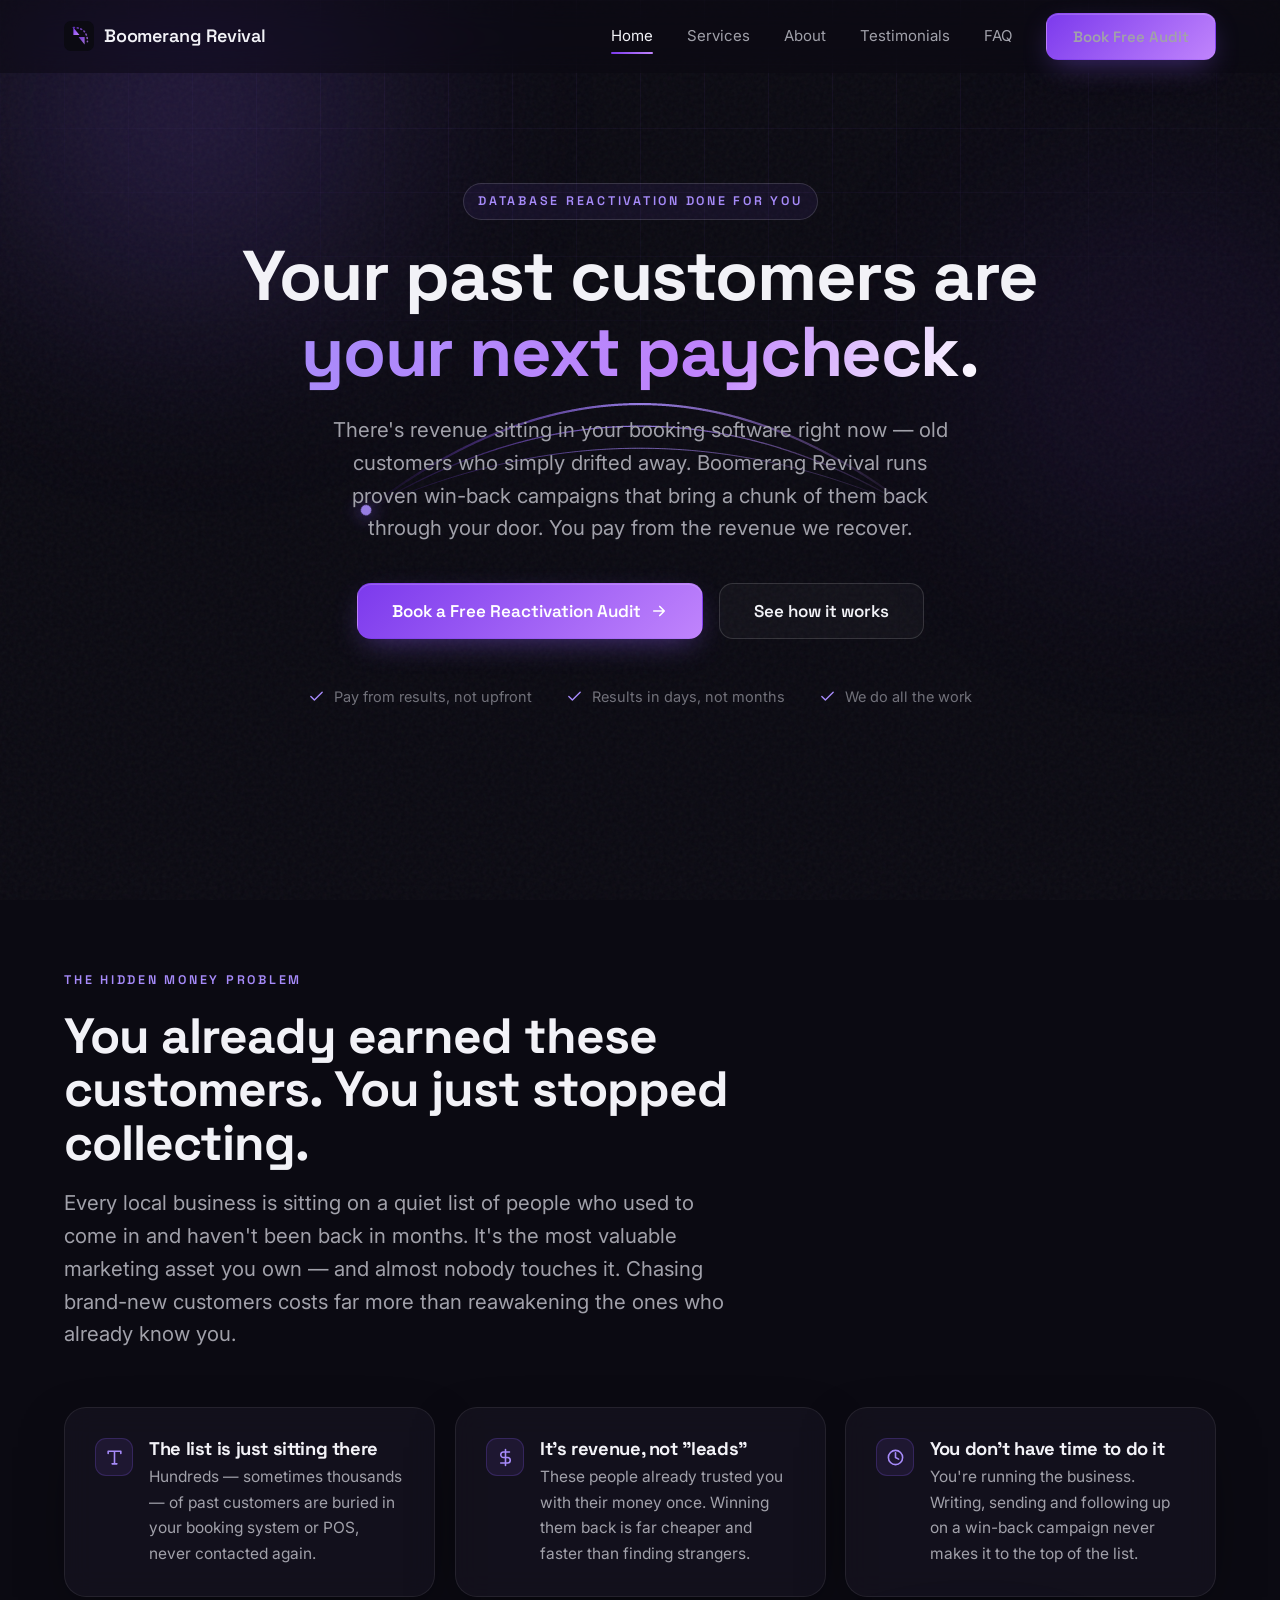
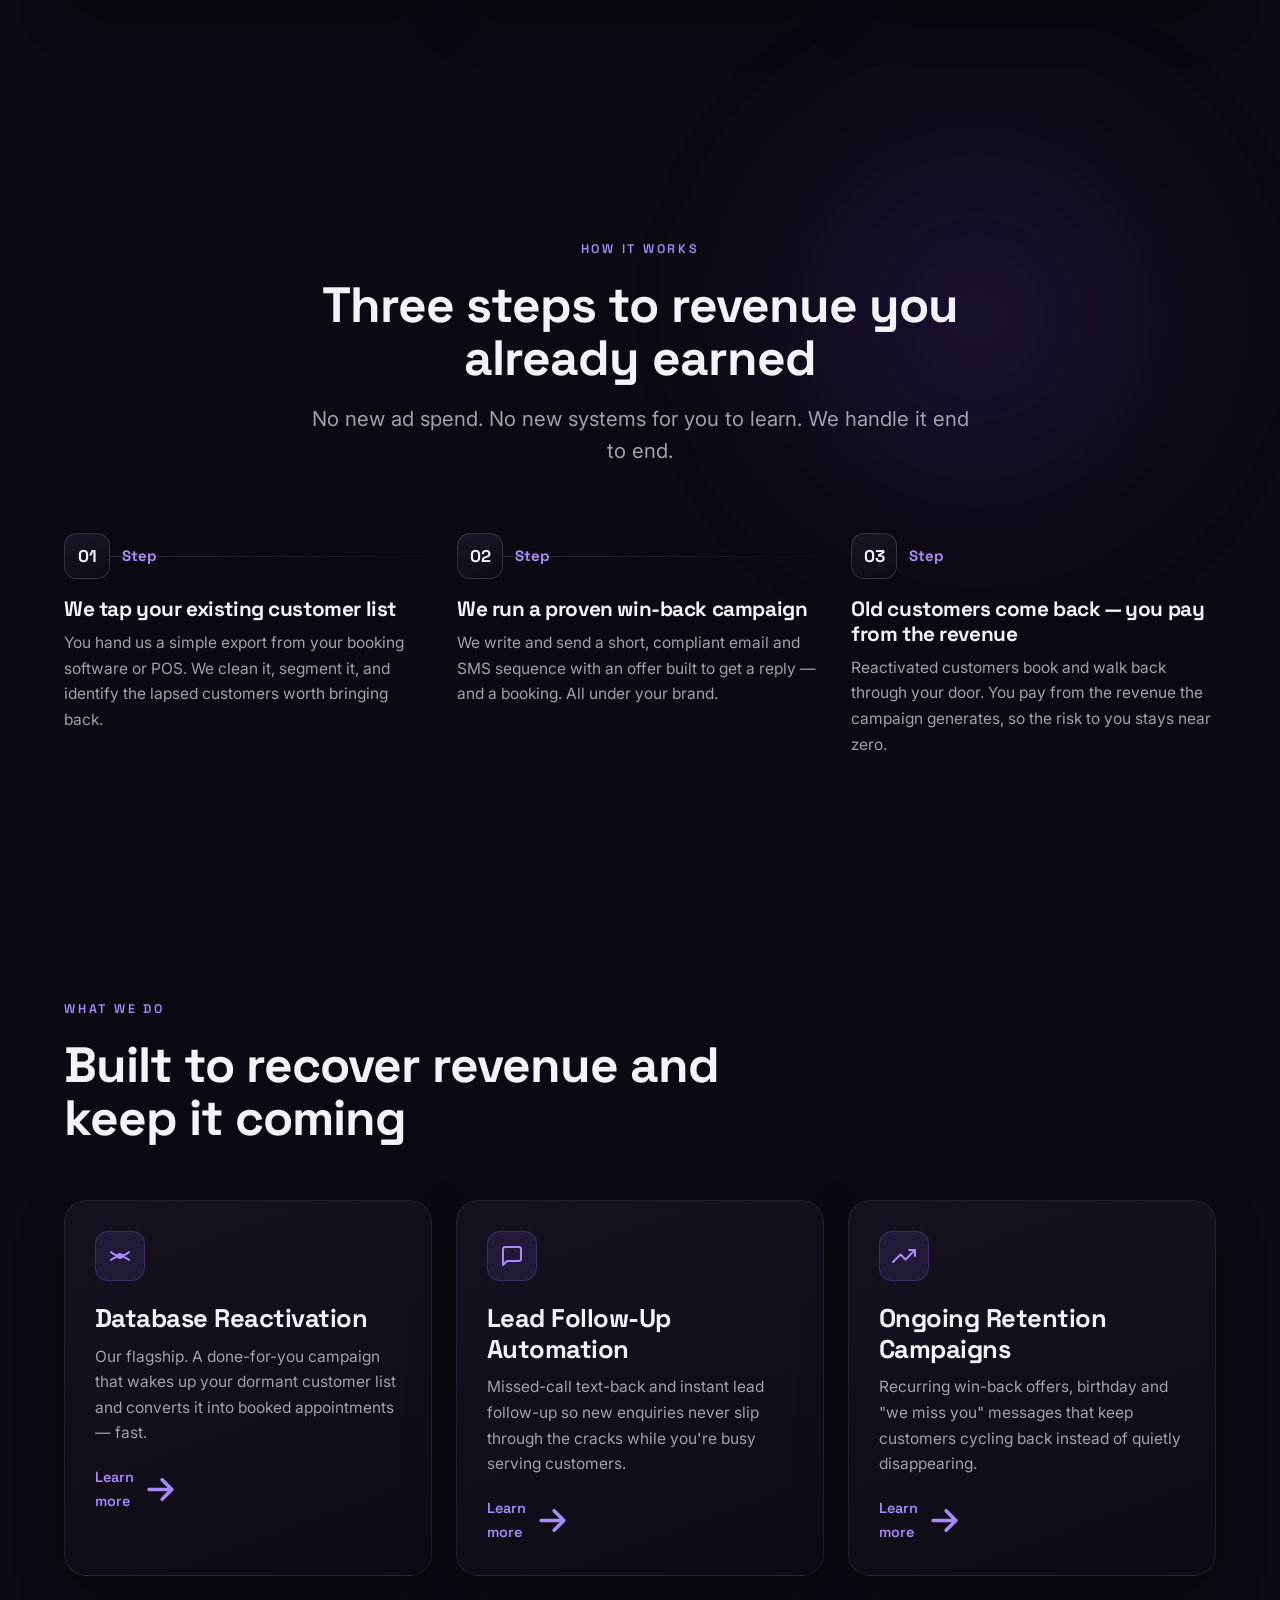
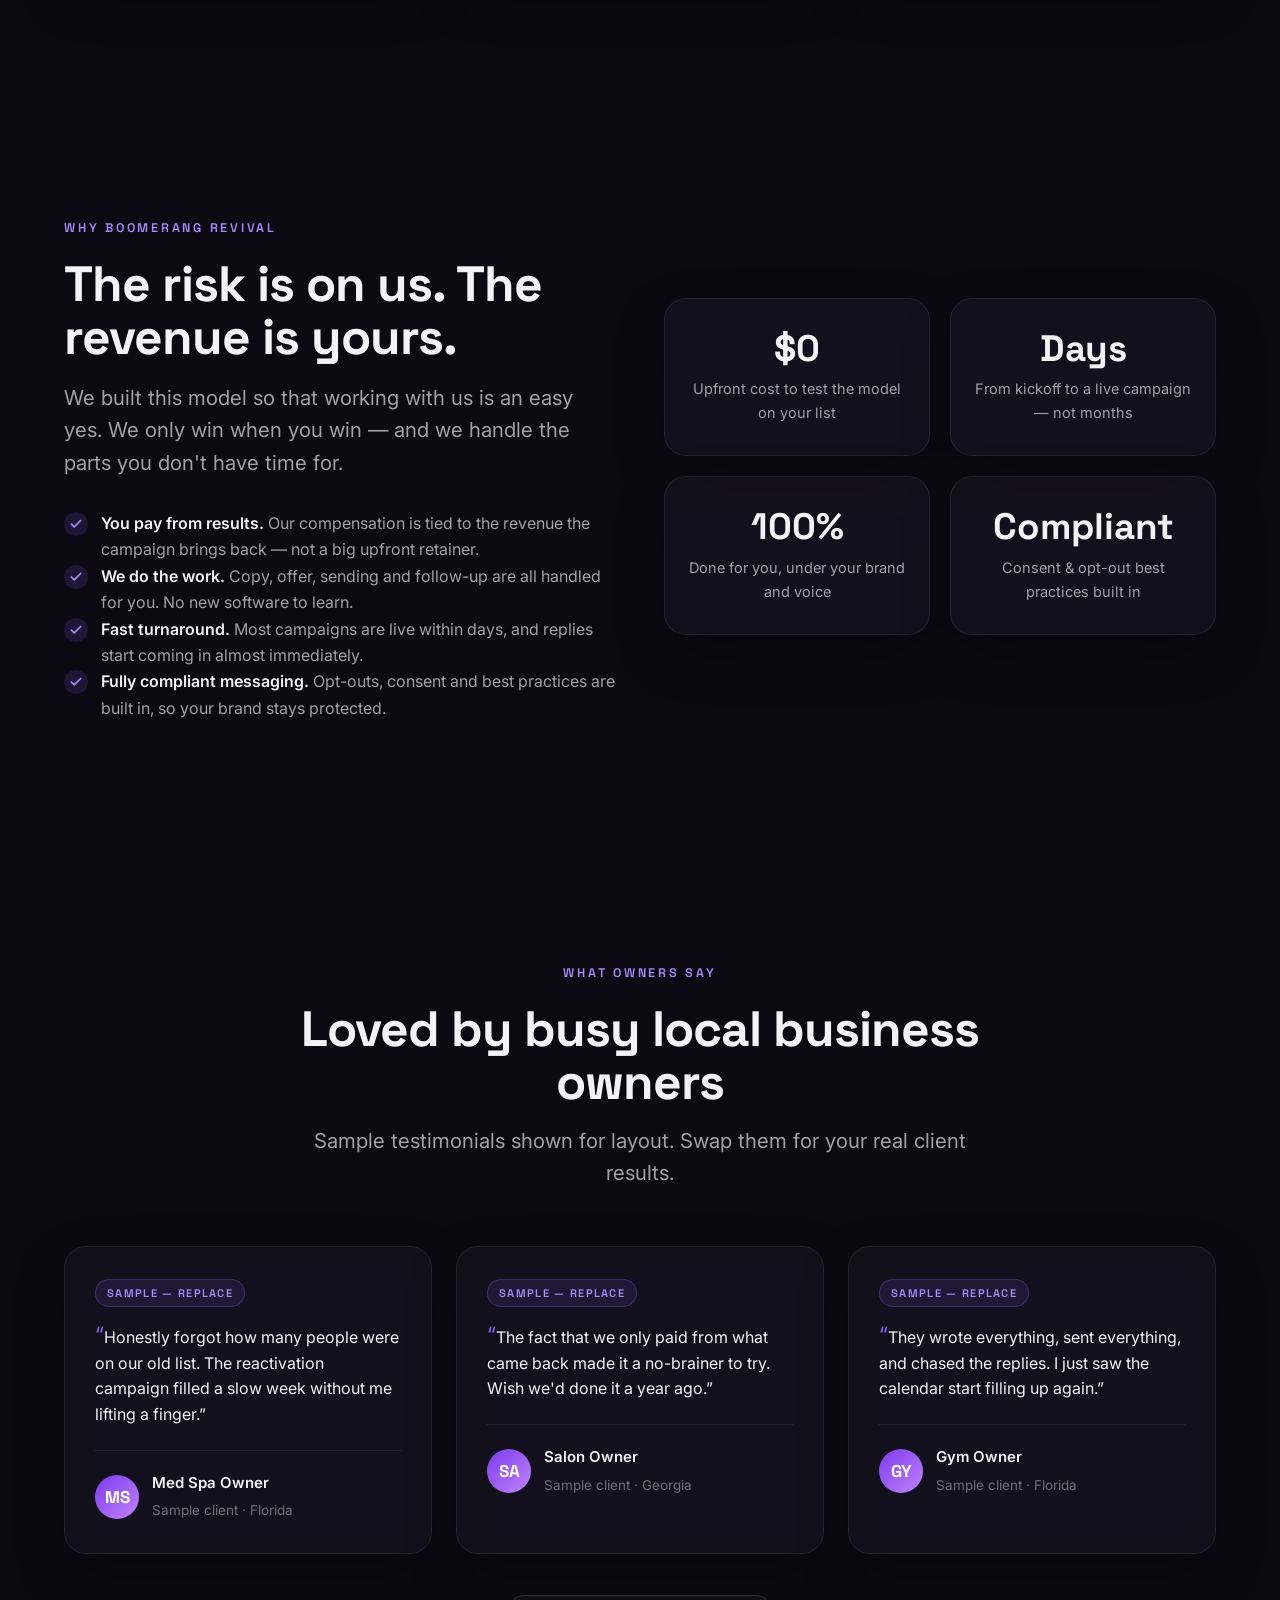
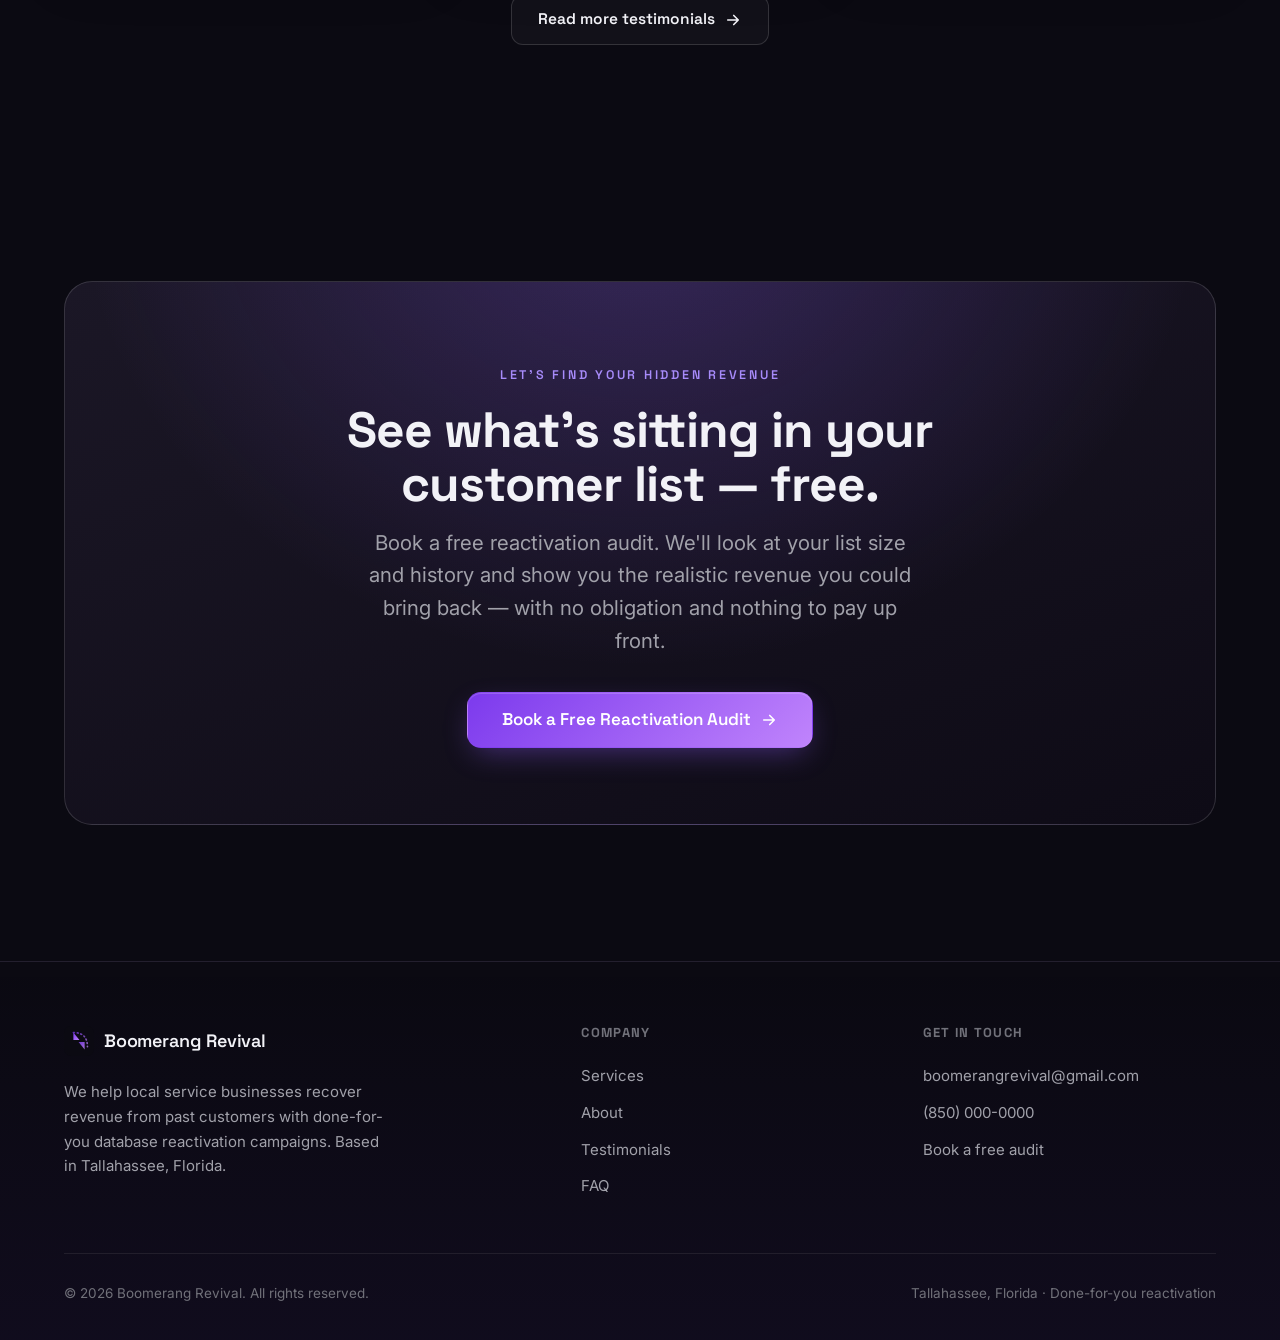
==== commit e5d42fa4: "Set contact email to boomerangrevival@gmail.com" ====
--- a/index.html
+++ b/index.html
@@ -353,7 +353,7 @@
         <div class="footer__col">
           <h4>Get in touch</h4>
           <!-- TODO: replace these placeholders with your real details -->
-          <a href="mailto:hello@boomerangrevival.com">hello@boomerangrevival.com</a>
+          <a href="mailto:boomerangrevival@gmail.com">boomerangrevival@gmail.com</a>
           <a href="tel:+18500000000">(850) 000-0000</a>
           <a href="contact.html">Book a free audit</a>
         </div>
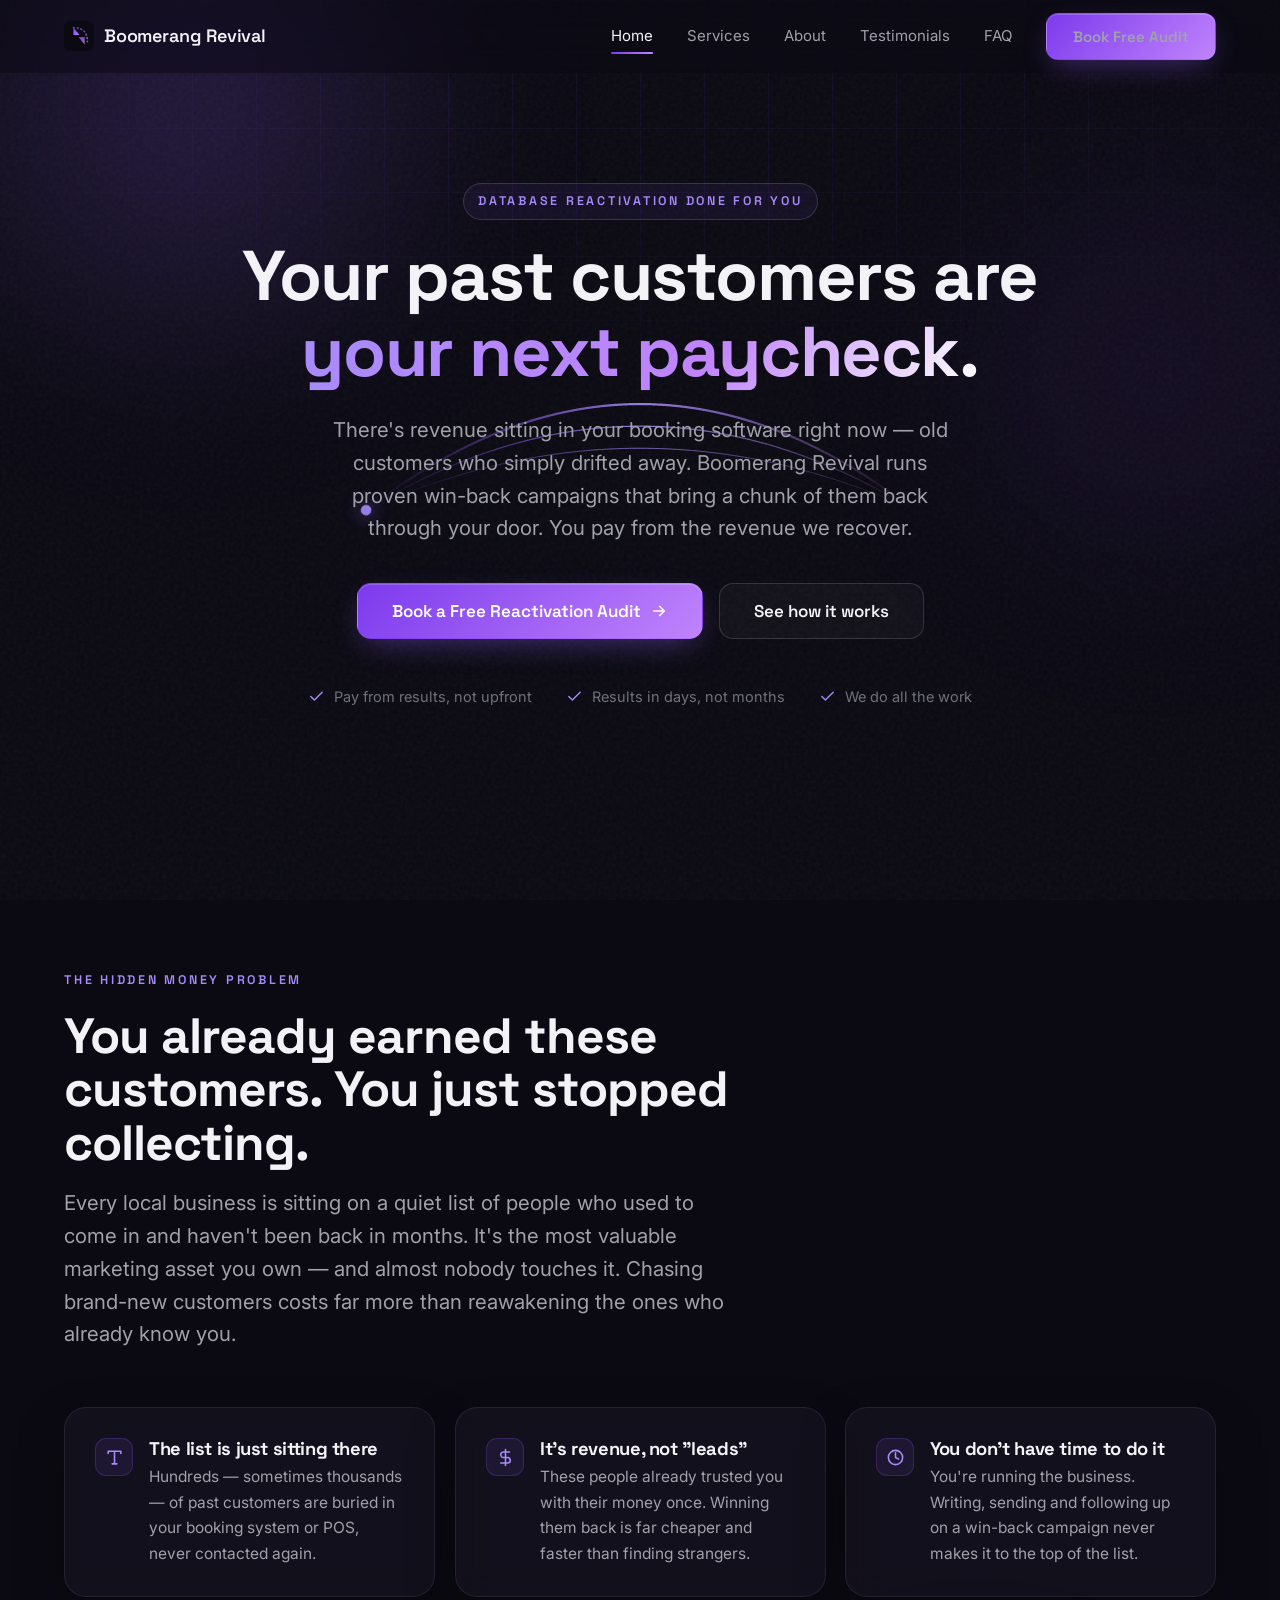
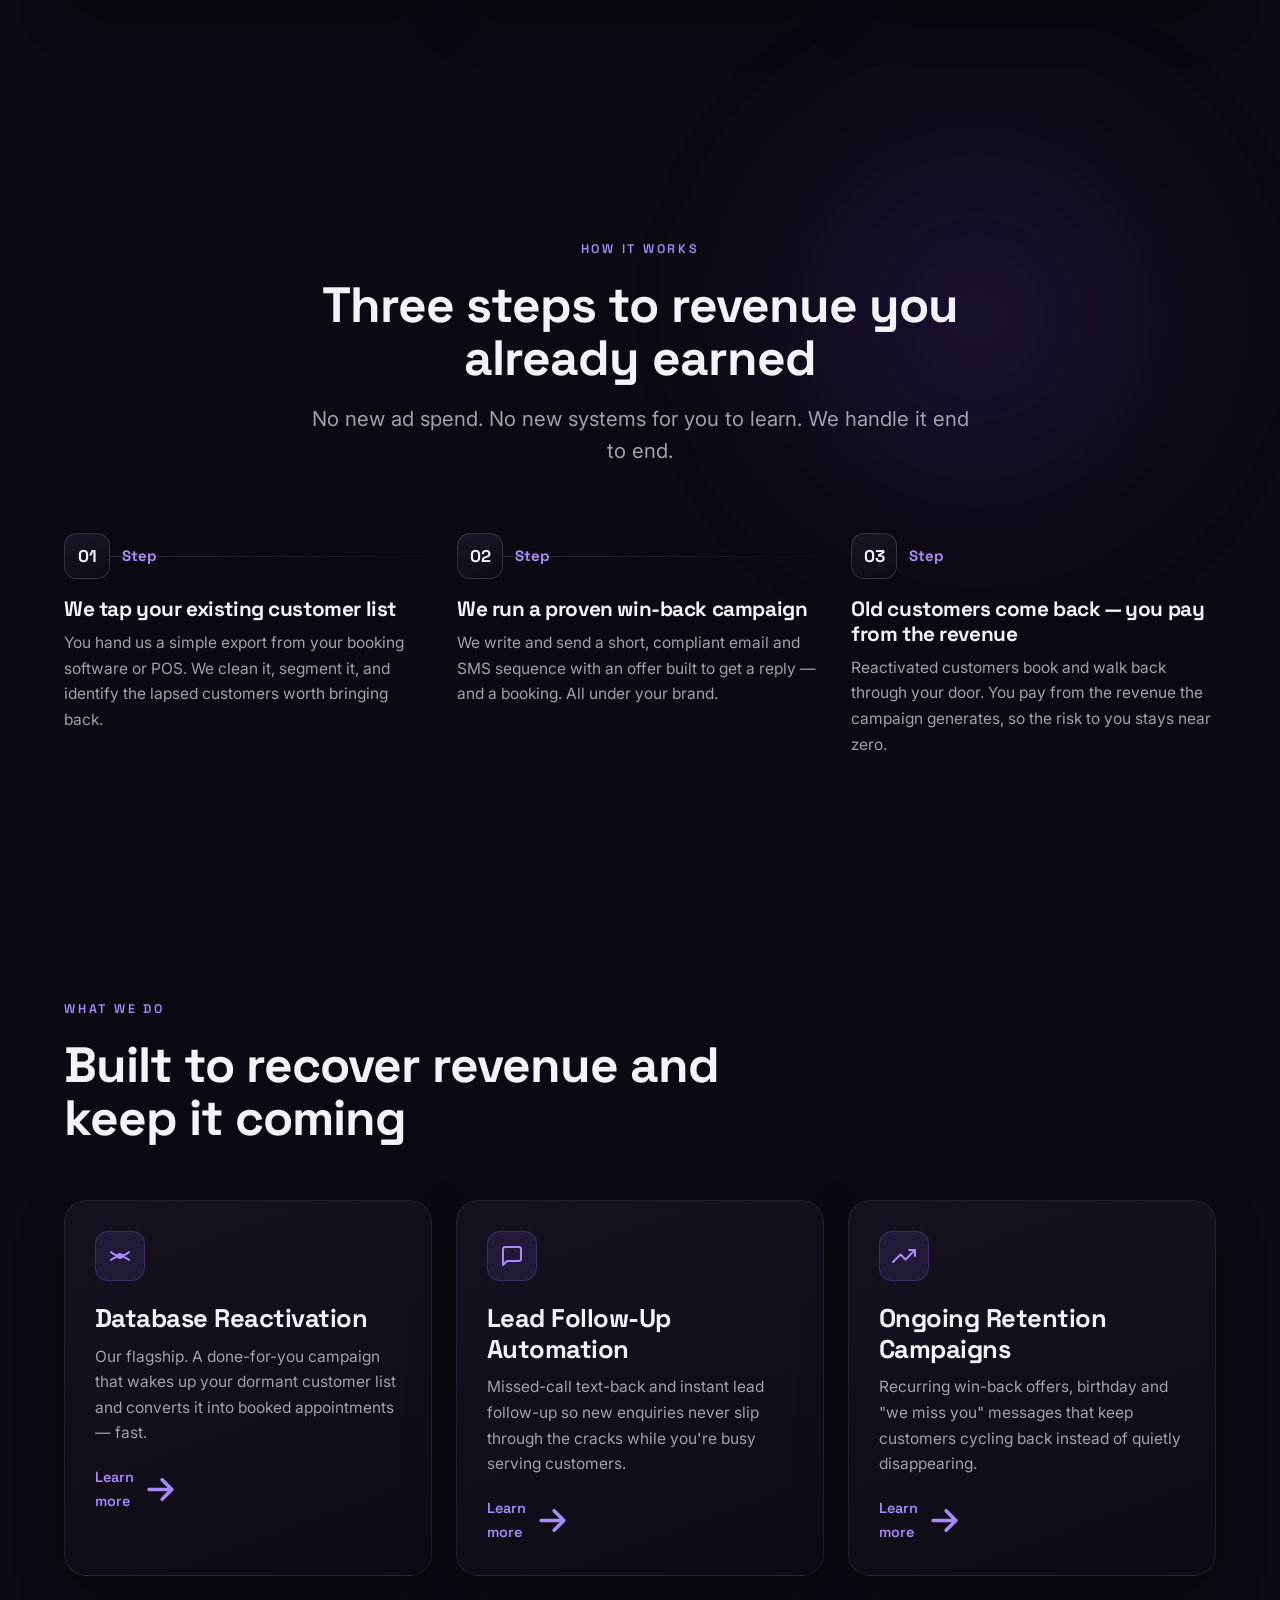
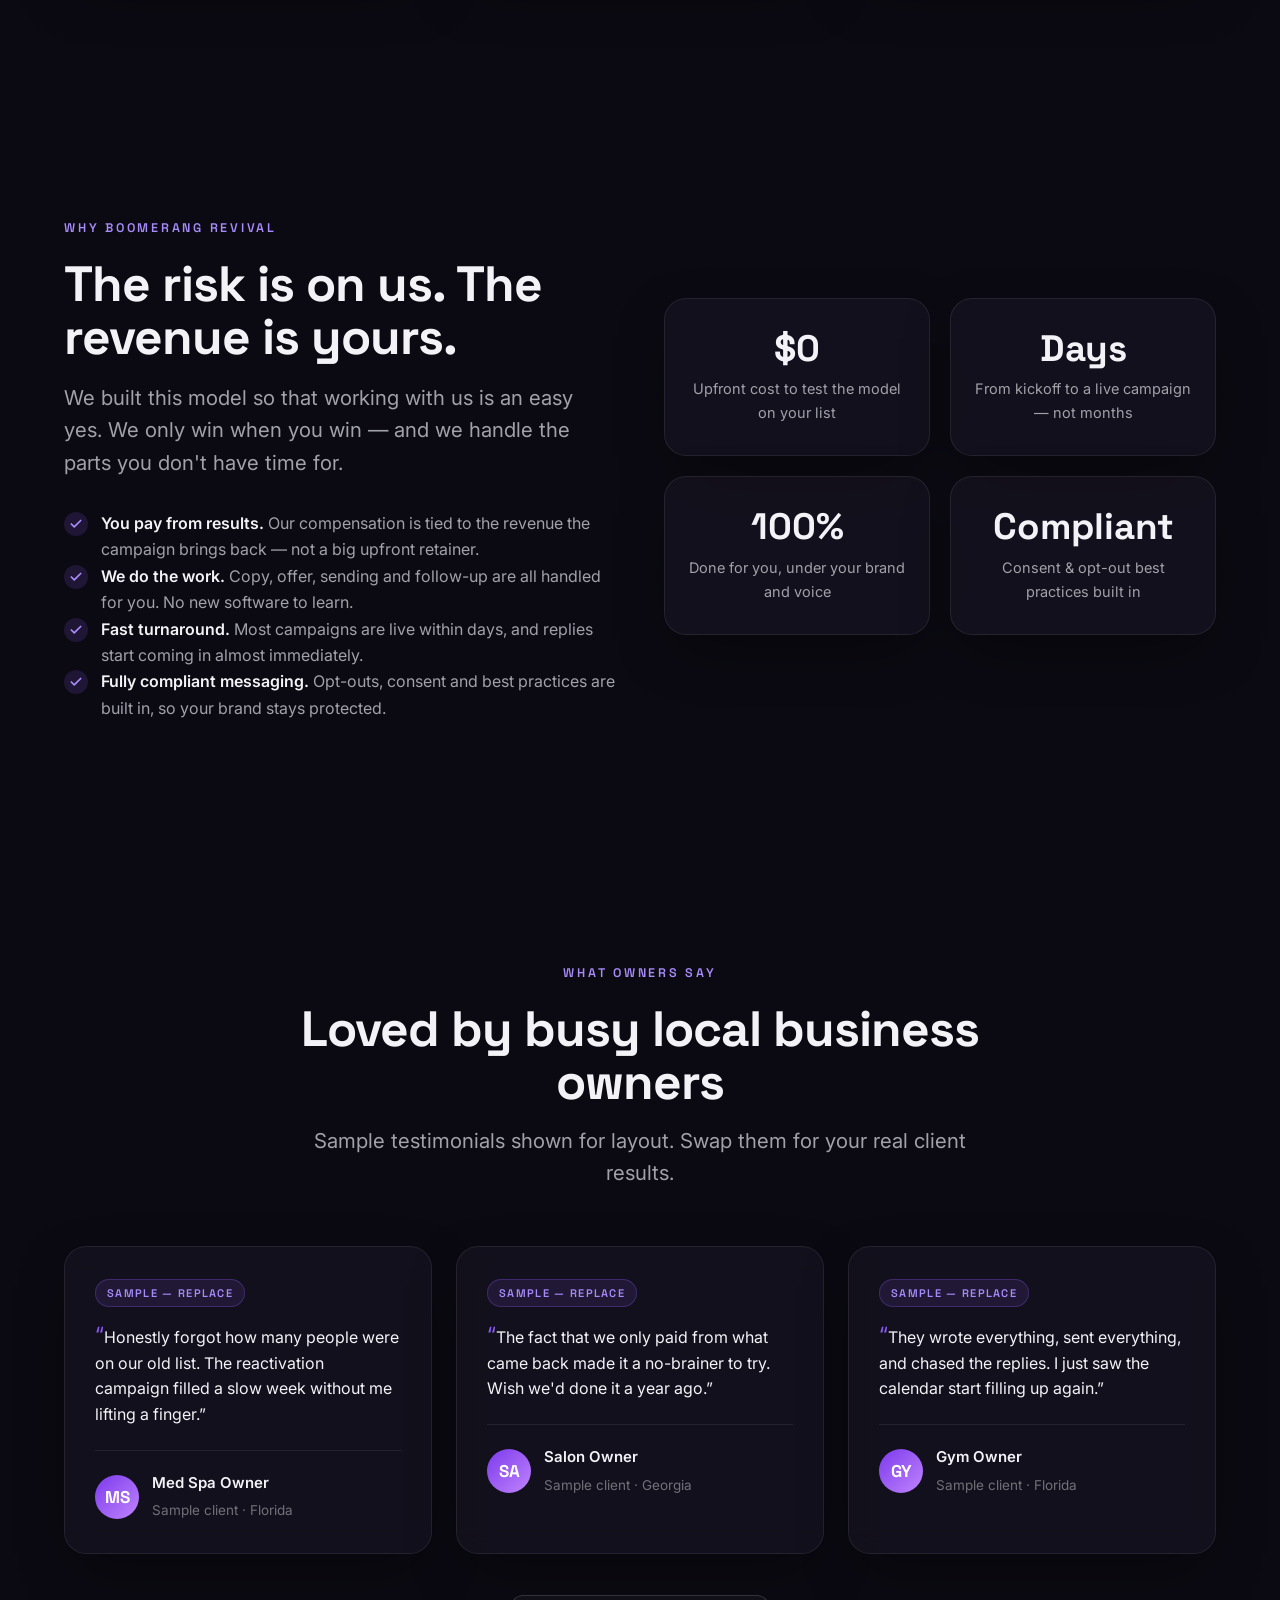
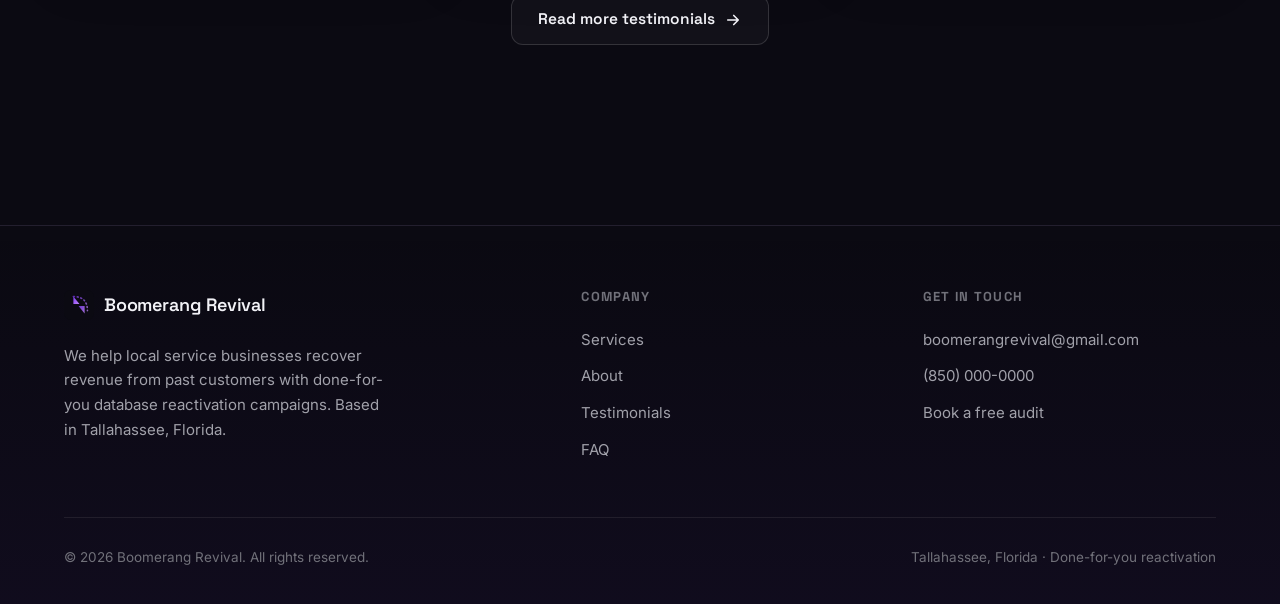
==== commit 4150ff90: "Remove repeated bottom CTA bands; rework About into a company-focused page" ====
--- a/index.html
+++ b/index.html
@@ -312,23 +312,6 @@
       </div>
     </section>
 
-    <!-- ======================= CLOSING CTA ======================= -->
-    <section class="section section--tight">
-      <div class="container">
-        <div class="cta-band reveal">
-          <span class="eyebrow">Let's find your hidden revenue</span>
-          <h2>See what's sitting in your customer list — free.</h2>
-          <p class="lead">
-            Book a free reactivation audit. We'll look at your list size and history and show you
-            the realistic revenue you could bring back — with no obligation and nothing to pay up front.
-          </p>
-          <a href="contact.html" class="btn btn--primary btn--lg">
-            Book a Free Reactivation Audit
-            <svg viewBox="0 0 24 24" fill="none" stroke="currentColor" stroke-width="2.2" stroke-linecap="round" stroke-linejoin="round"><path d="M5 12h14M13 6l6 6-6 6"/></svg>
-          </a>
-        </div>
-      </div>
-    </section>
 
   </main>
 
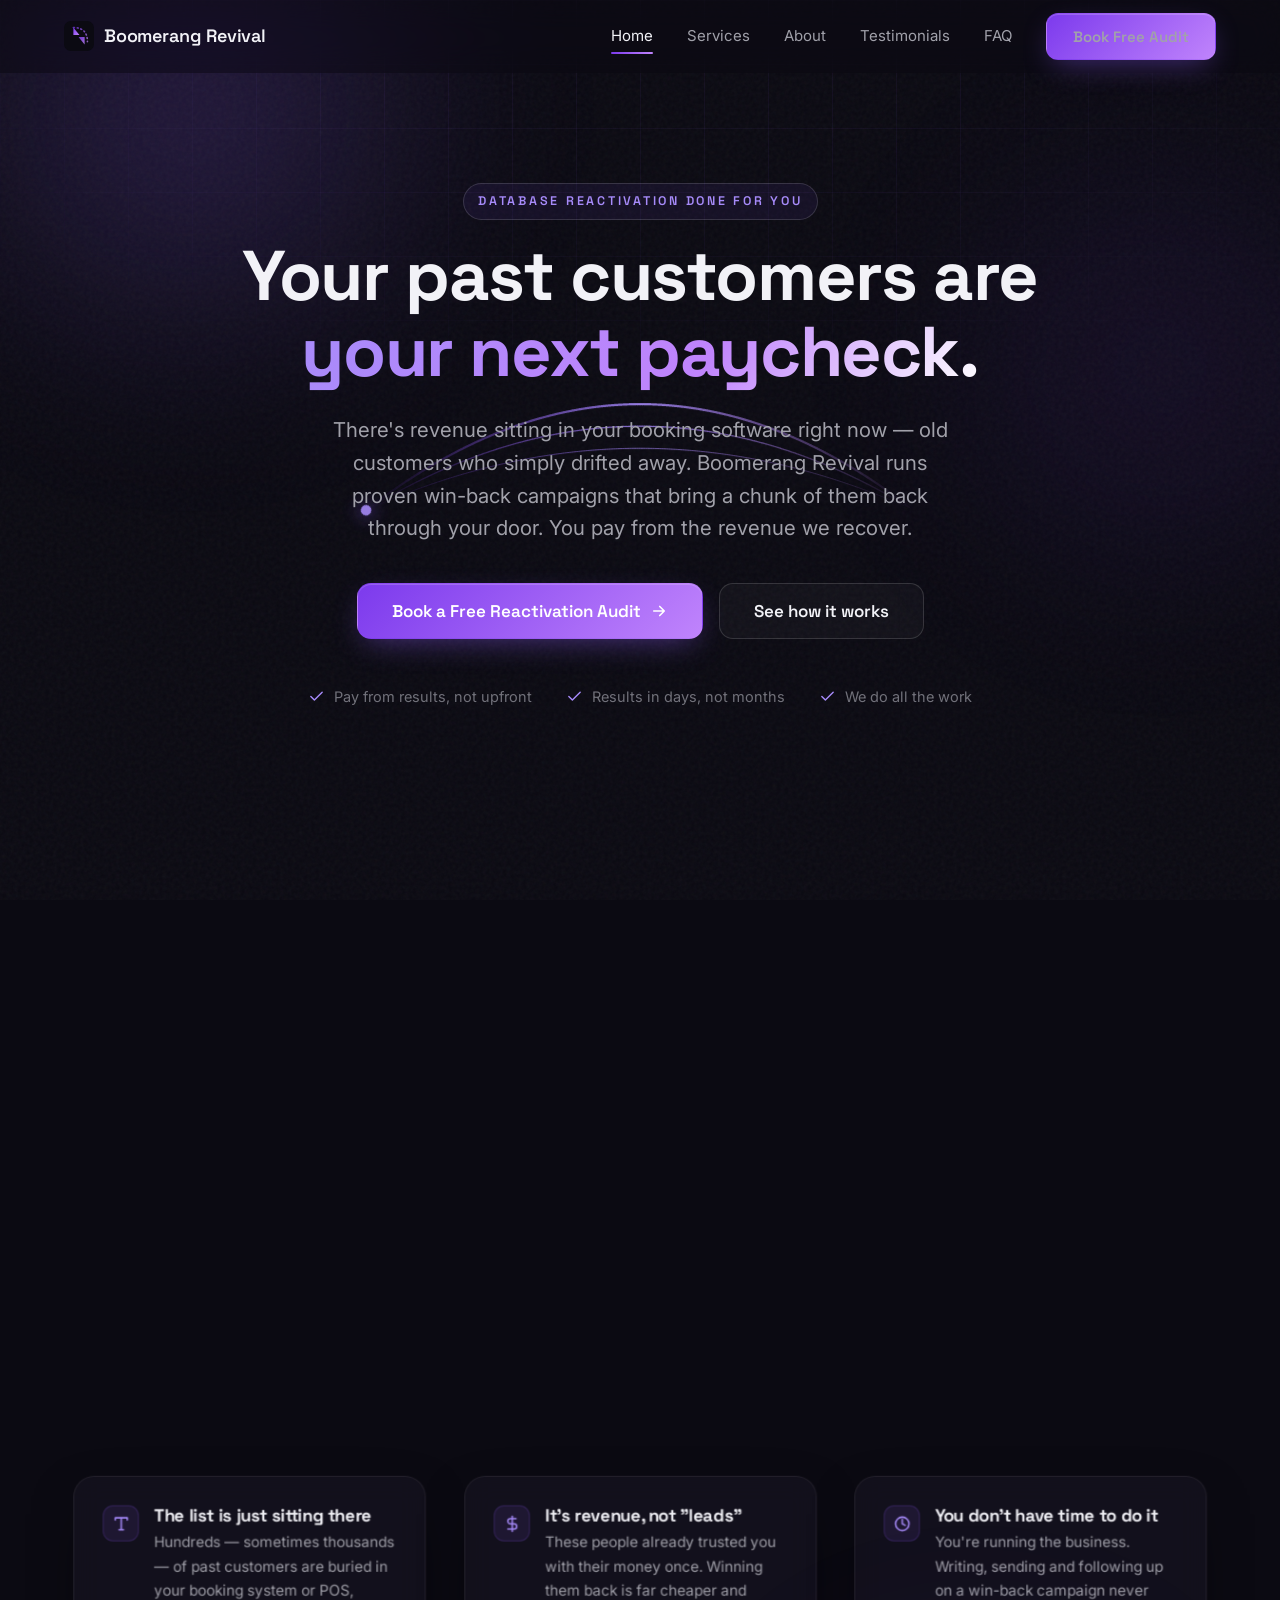
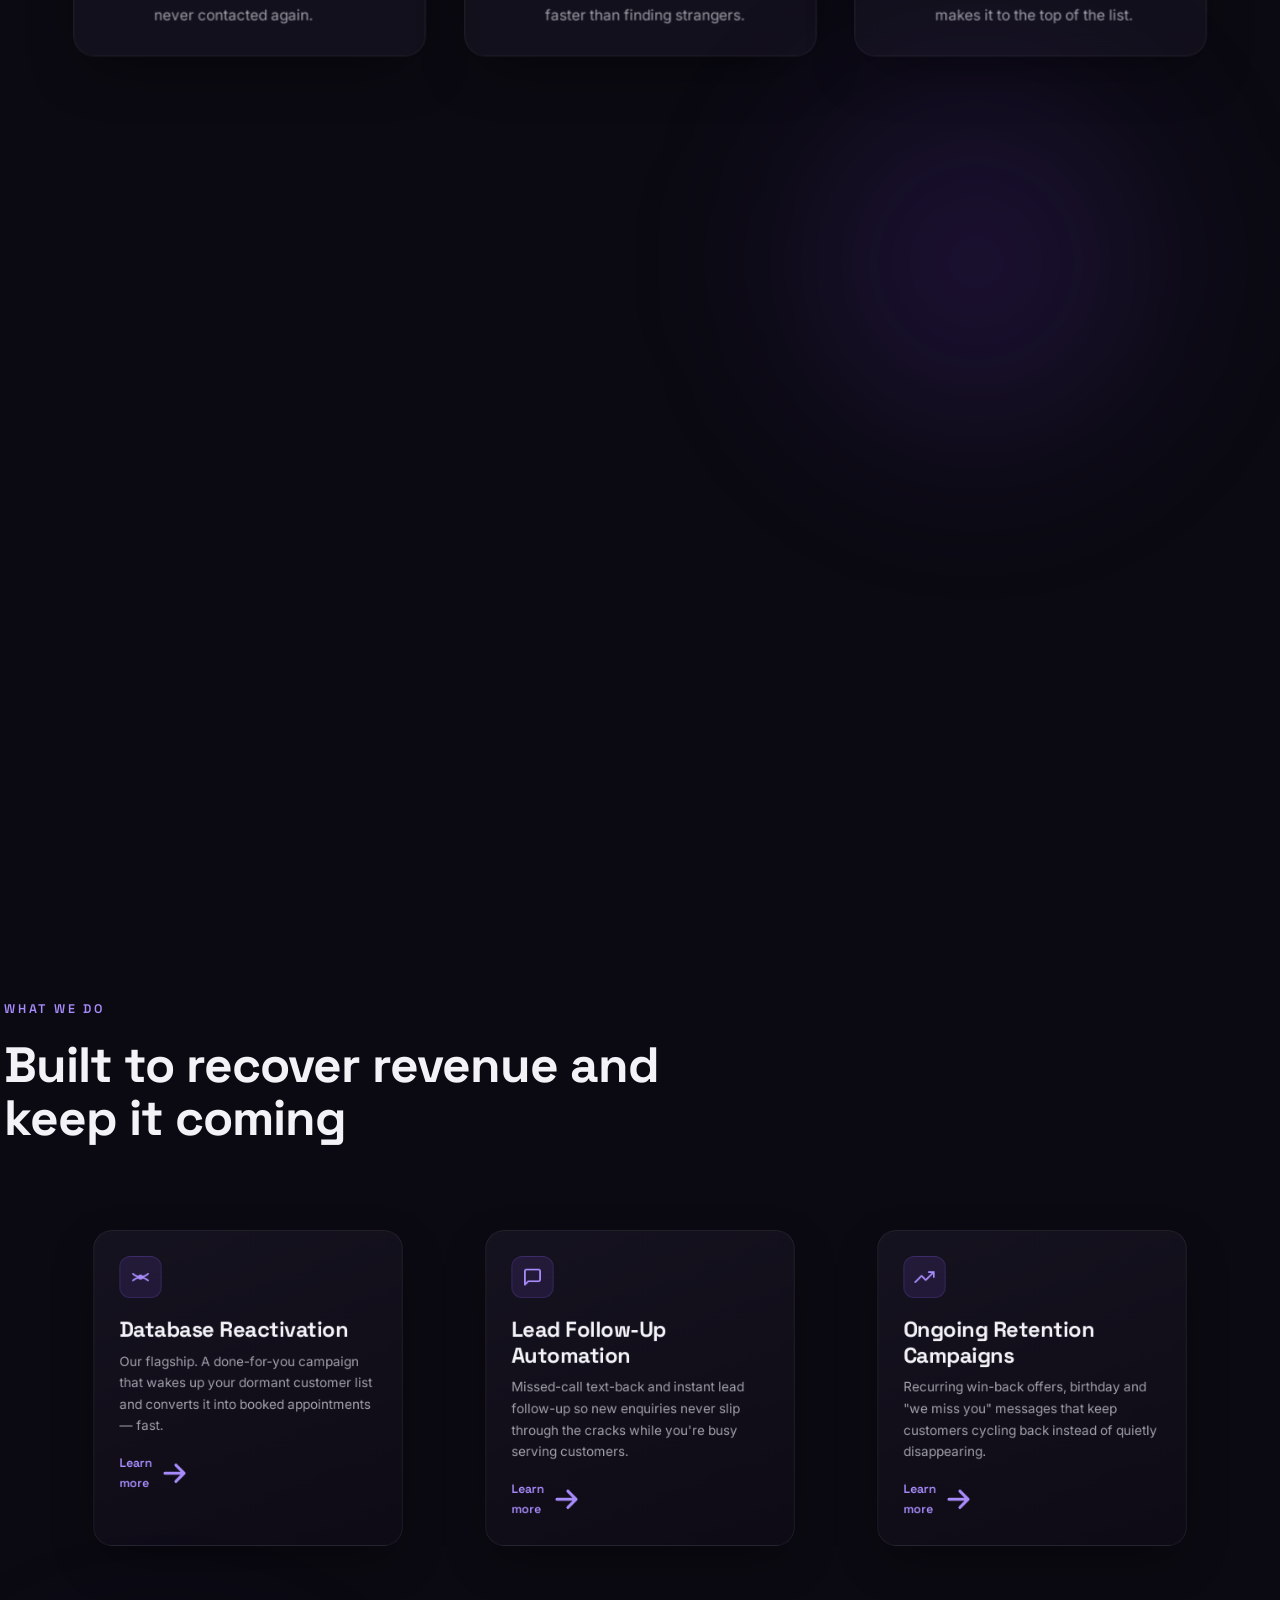
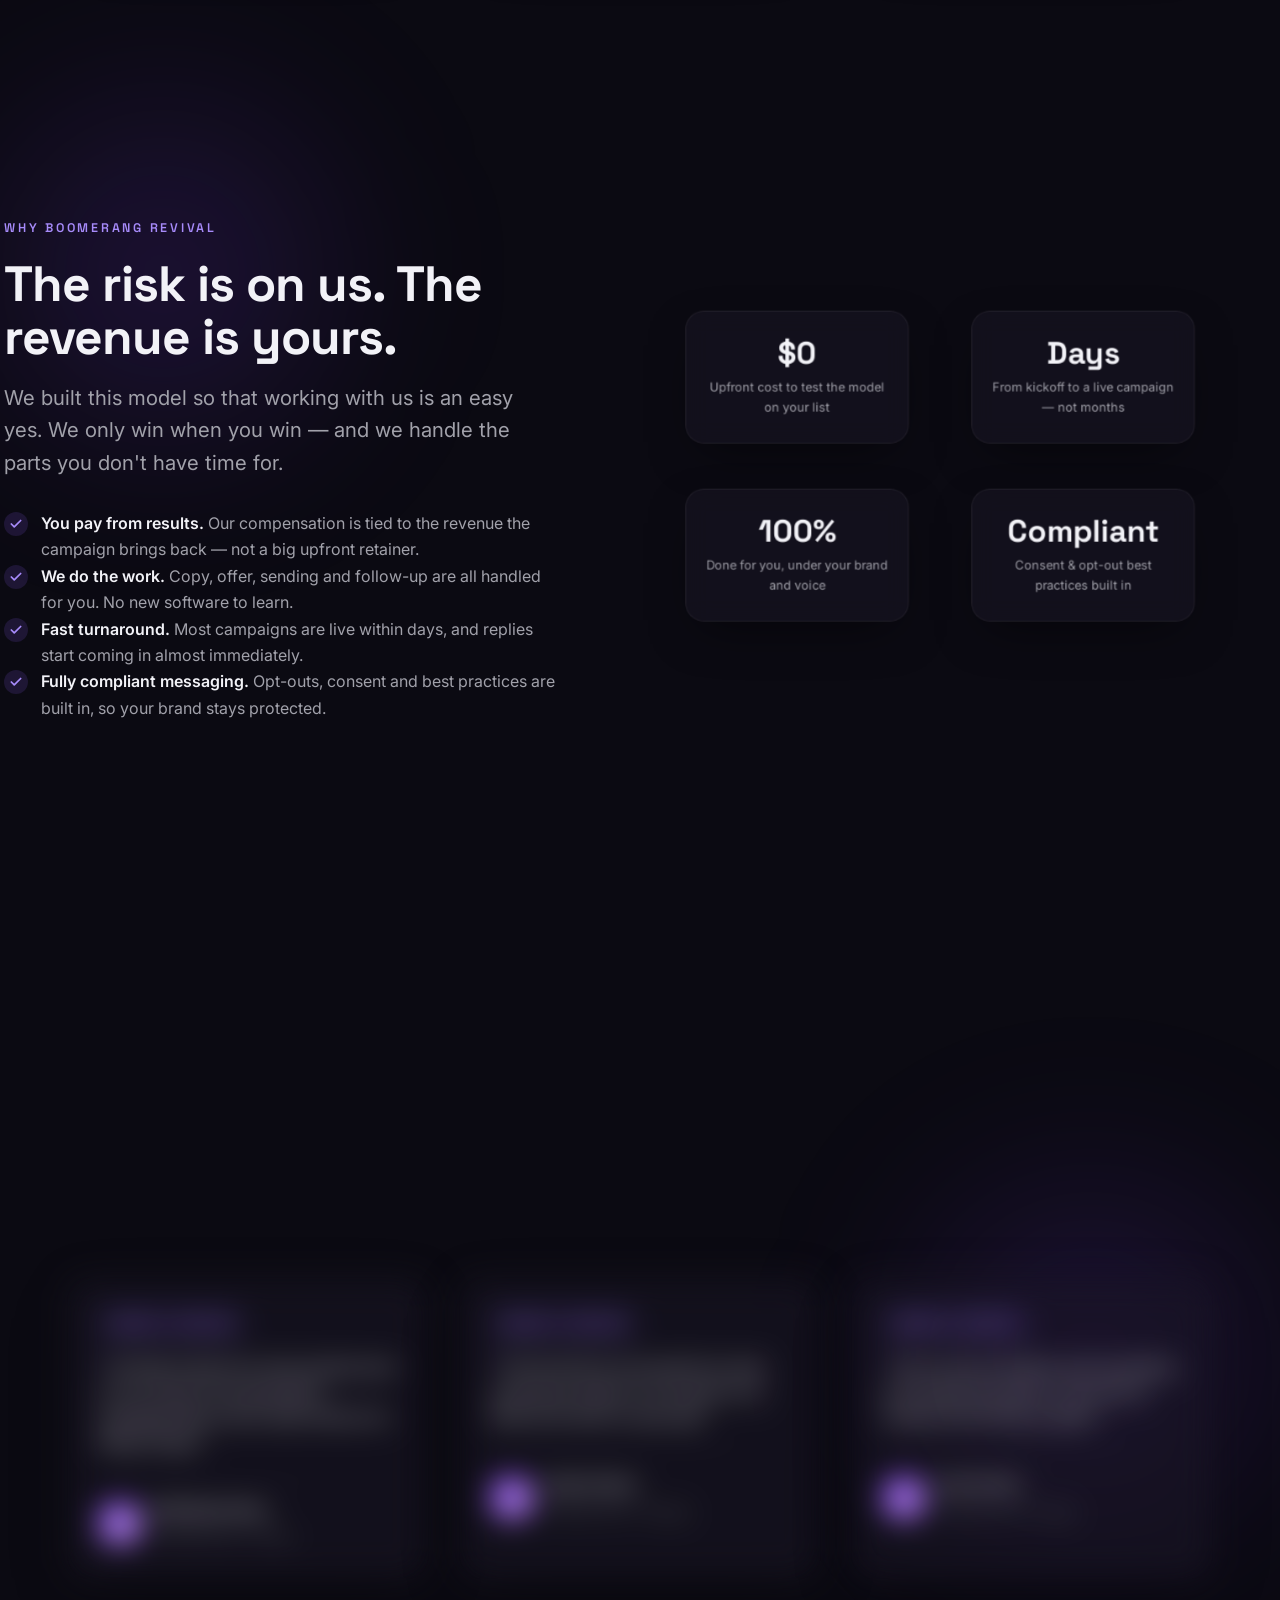
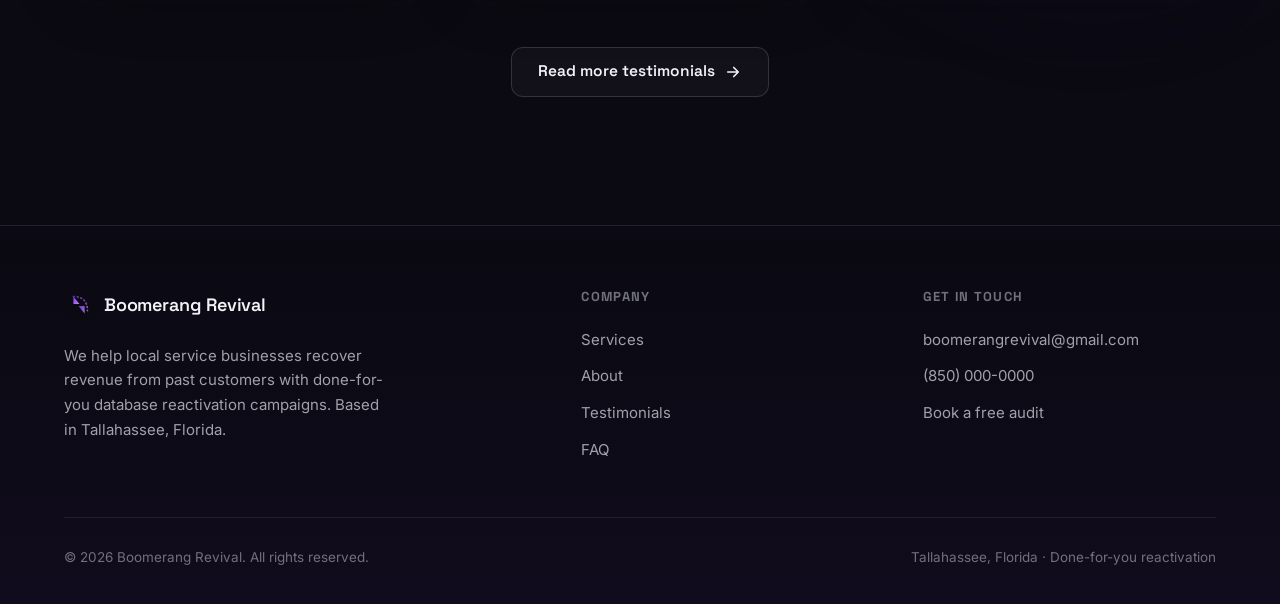
==== commit 9f609f35: "Richer home-page scroll reveals: directional/scale/blur/clip variants, cascading stagger, glow pulse" ====
--- a/index.html
+++ b/index.html
@@ -58,8 +58,8 @@
 
     <!-- ======================= HERO ======================= -->
     <section class="hero">
-      <!-- Animated boomerang arc motif -->
-      <div class="hero__motif" aria-hidden="true">
+      <!-- Animated boomerang arc motif (drifts gently on scroll) -->
+      <div class="hero__motif" aria-hidden="true" data-parallax="0.12">
         <svg viewBox="0 0 860 460">
           <defs>
             <linearGradient id="arcGrad" x1="0" y1="0" x2="1" y2="0">
@@ -106,7 +106,7 @@
     <!-- ======================= PROBLEM ======================= -->
     <section class="section">
       <div class="container">
-        <div class="section-head reveal">
+        <div class="section-head reveal" data-anim="clip">
           <span class="eyebrow">The hidden money problem</span>
           <h2>You already earned these customers. You just stopped collecting.</h2>
           <p class="lead" style="margin-top:18px">
@@ -118,7 +118,7 @@
         </div>
 
         <div class="grid grid-3 problem-grid">
-          <div class="card card--glass reveal" data-stagger>
+          <div class="card card--glass reveal" data-anim="rise" data-stagger>
             <div class="problem-item">
               <div class="problem-item__mark"><svg viewBox="0 0 24 24" fill="none" stroke="currentColor" stroke-width="2" stroke-linecap="round" stroke-linejoin="round"><path d="M4 7V4h16v3M9 20h6M12 4v16"/></svg></div>
               <div>
@@ -127,7 +127,7 @@
               </div>
             </div>
           </div>
-          <div class="card card--glass reveal" data-stagger>
+          <div class="card card--glass reveal" data-anim="rise" data-stagger>
             <div class="problem-item">
               <div class="problem-item__mark"><svg viewBox="0 0 24 24" fill="none" stroke="currentColor" stroke-width="2" stroke-linecap="round" stroke-linejoin="round"><path d="M12 2v20M17 5H9.5a3.5 3.5 0 0 0 0 7h5a3.5 3.5 0 0 1 0 7H6"/></svg></div>
               <div>
@@ -136,7 +136,7 @@
               </div>
             </div>
           </div>
-          <div class="card card--glass reveal" data-stagger>
+          <div class="card card--glass reveal" data-anim="rise" data-stagger>
             <div class="problem-item">
               <div class="problem-item__mark"><svg viewBox="0 0 24 24" fill="none" stroke="currentColor" stroke-width="2" stroke-linecap="round" stroke-linejoin="round"><path d="M12 6v6l4 2"/><circle cx="12" cy="12" r="9"/></svg></div>
               <div>
@@ -151,28 +151,28 @@
 
     <!-- ======================= HOW IT WORKS ======================= -->
     <section class="section section--tight">
-      <div class="glow-spot" style="top:-60px; right:5%"></div>
-      <div class="container">
-        <div class="section-head section-head--center reveal">
+      <div class="glow-spot" style="top:-60px; right:5%" data-parallax="0.25"></div>
+      <div class="container">
+        <div class="section-head section-head--center reveal" data-anim="clip">
           <span class="eyebrow">How it works</span>
           <h2>Three steps to revenue you already earned</h2>
           <p class="lead" style="margin-top:18px">No new ad spend. No new systems for you to learn. We handle it end to end.</p>
         </div>
 
         <div class="grid grid-3 steps">
-          <div class="step reveal" data-stagger>
+          <div class="step reveal" data-anim="up" data-stagger>
             <div class="step__line"></div>
             <div class="step__num">Step</div>
             <h3>We tap your existing customer list</h3>
             <p>You hand us a simple export from your booking software or POS. We clean it, segment it, and identify the lapsed customers worth bringing back.</p>
           </div>
-          <div class="step reveal" data-stagger>
+          <div class="step reveal" data-anim="up" data-stagger>
             <div class="step__line"></div>
             <div class="step__num">Step</div>
             <h3>We run a proven win-back campaign</h3>
             <p>We write and send a short, compliant email and SMS sequence with an offer built to get a reply — and a booking. All under your brand.</p>
           </div>
-          <div class="step reveal" data-stagger>
+          <div class="step reveal" data-anim="up" data-stagger>
             <div class="step__line"></div>
             <div class="step__num">Step</div>
             <h3>Old customers come back — you pay from the revenue</h3>
@@ -185,14 +185,14 @@
     <!-- ======================= SERVICES OVERVIEW ======================= -->
     <section class="section">
       <div class="container">
-        <div class="section-head reveal">
+        <div class="section-head reveal" data-anim="left">
           <span class="eyebrow">What we do</span>
           <h2>Built to recover revenue and keep it coming</h2>
         </div>
 
         <div class="grid grid-3">
           <!-- Service card -->
-          <article class="card card--hover reveal" data-stagger>
+          <article class="card card--hover reveal" data-anim="scale" data-stagger>
             <div class="card__icon"><svg viewBox="0 0 24 24" fill="none" stroke="currentColor" stroke-width="2" stroke-linecap="round" stroke-linejoin="round"><path d="M21 8a13 13 0 0 1-18 0"/><path d="M3 16a13 13 0 0 1 18 0"/><circle cx="12" cy="12" r="2"/></svg></div>
             <h3>Database Reactivation</h3>
             <p>Our flagship. A done-for-you campaign that wakes up your dormant customer list and converts it into booked appointments — fast.</p>
@@ -201,7 +201,7 @@
             </a>
           </article>
 
-          <article class="card card--hover reveal" data-stagger>
+          <article class="card card--hover reveal" data-anim="scale" data-stagger>
             <div class="card__icon"><svg viewBox="0 0 24 24" fill="none" stroke="currentColor" stroke-width="2" stroke-linecap="round" stroke-linejoin="round"><path d="M21 15a2 2 0 0 1-2 2H7l-4 4V5a2 2 0 0 1 2-2h14a2 2 0 0 1 2 2z"/></svg></div>
             <h3>Lead Follow-Up Automation</h3>
             <p>Missed-call text-back and instant lead follow-up so new enquiries never slip through the cracks while you're busy serving customers.</p>
@@ -210,7 +210,7 @@
             </a>
           </article>
 
-          <article class="card card--hover reveal" data-stagger>
+          <article class="card card--hover reveal" data-anim="scale" data-stagger>
             <div class="card__icon"><svg viewBox="0 0 24 24" fill="none" stroke="currentColor" stroke-width="2" stroke-linecap="round" stroke-linejoin="round"><path d="M23 6l-9.5 9.5-5-5L1 18"/><path d="M17 6h6v6"/></svg></div>
             <h3>Ongoing Retention Campaigns</h3>
             <p>Recurring win-back offers, birthday and "we miss you" messages that keep customers cycling back instead of quietly disappearing.</p>
@@ -224,9 +224,10 @@
 
     <!-- ======================= WHY US / RISK REVERSAL ======================= -->
     <section class="section section--tight">
+      <div class="glow-spot" style="top:8%; left:-6%" data-parallax="0.3"></div>
       <div class="container">
         <div class="grid grid-2" style="gap:48px; align-items:center">
-          <div class="reveal">
+          <div class="reveal" data-anim="left">
             <span class="eyebrow">Why Boomerang Revival</span>
             <h2>The risk is on us. The revenue is yours.</h2>
             <p class="lead" style="margin:18px 0 30px">
@@ -241,21 +242,21 @@
             </ul>
           </div>
 
-          <div class="reveal" style="--d:.1s">
+          <div>
             <div class="grid grid-2 promise-grid">
-              <div class="card card--glass promise">
+              <div class="card card--glass promise reveal" data-anim="scale" data-stagger>
                 <div class="promise__big">$0</div>
                 <p>Upfront cost to test the model on your list</p>
               </div>
-              <div class="card card--glass promise">
+              <div class="card card--glass promise reveal" data-anim="scale" data-stagger>
                 <div class="promise__big">Days</div>
                 <p>From kickoff to a live campaign — not months</p>
               </div>
-              <div class="card card--glass promise">
+              <div class="card card--glass promise reveal" data-anim="scale" data-stagger>
                 <div class="promise__big">100%</div>
                 <p>Done for you, under your brand and voice</p>
               </div>
-              <div class="card card--glass promise">
+              <div class="card card--glass promise reveal" data-anim="scale" data-stagger>
                 <div class="promise__big">Compliant</div>
                 <p>Consent &amp; opt-out best practices built in</p>
               </div>
@@ -267,8 +268,9 @@
 
     <!-- ======================= TESTIMONIALS PREVIEW ======================= -->
     <section class="section">
-      <div class="container">
-        <div class="section-head section-head--center reveal">
+      <div class="glow-spot" style="bottom:0; right:-4%" data-parallax="0.3"></div>
+      <div class="container">
+        <div class="section-head section-head--center reveal" data-anim="clip">
           <span class="eyebrow">What owners say</span>
           <h2>Loved by busy local business owners</h2>
           <p class="lead" style="margin-top:16px">
@@ -278,7 +280,7 @@
         </div>
 
         <div class="grid grid-3">
-          <figure class="card card--glass reveal" data-stagger>
+          <figure class="card card--glass reveal" data-anim="blur" data-stagger>
             <span class="sample-flag">Sample — replace</span>
             <blockquote class="quote">Honestly forgot how many people were on our old list. The reactivation campaign filled a slow week without me lifting a finger.”</blockquote>
             <figcaption class="testimonial__by">
@@ -286,7 +288,7 @@
               <div><b>Med Spa Owner</b><span>Sample client · Florida</span></div>
             </figcaption>
           </figure>
-          <figure class="card card--glass reveal" data-stagger>
+          <figure class="card card--glass reveal" data-anim="blur" data-stagger>
             <span class="sample-flag">Sample — replace</span>
             <blockquote class="quote">The fact that we only paid from what came back made it a no-brainer to try. Wish we'd done it a year ago.”</blockquote>
             <figcaption class="testimonial__by">
@@ -294,7 +296,7 @@
               <div><b>Salon Owner</b><span>Sample client · Georgia</span></div>
             </figcaption>
           </figure>
-          <figure class="card card--glass reveal" data-stagger>
+          <figure class="card card--glass reveal" data-anim="blur" data-stagger>
             <span class="sample-flag">Sample — replace</span>
             <blockquote class="quote">They wrote everything, sent everything, and chased the replies. I just saw the calendar start filling up again.”</blockquote>
             <figcaption class="testimonial__by">
@@ -304,7 +306,7 @@
           </figure>
         </div>
 
-        <div style="text-align:center; margin-top:40px" class="reveal">
+        <div style="text-align:center; margin-top:40px" class="reveal" data-anim="up">
           <a href="testimonials.html" class="btn btn--ghost">Read more testimonials
             <svg viewBox="0 0 24 24" fill="none" stroke="currentColor" stroke-width="2.2" stroke-linecap="round" stroke-linejoin="round"><path d="M5 12h14M13 6l6 6-6 6"/></svg>
           </a>
--- a/css/styles.css
+++ b/css/styles.css
@@ -814,12 +814,41 @@
 .reveal {
   opacity: 0;
   transform: translateY(26px);
-  transition: opacity .7s var(--ease), transform .7s var(--ease);
+  transition: opacity .7s var(--ease), transform .85s var(--ease),
+              filter .7s var(--ease), clip-path .9s var(--ease);
   will-change: opacity, transform;
 }
-.reveal.is-visible { opacity: 1; transform: none; }
-/* stagger helper — add data-delay on element via JS or inline style */
+.reveal.is-visible { opacity: 1; transform: none; filter: none; }
+/* stagger helper — --d (delay) is set inline (hero) or by JS per group */
 .reveal[style*="--d"] { transition-delay: var(--d); }
+
+/* -- Named reveal variants — set data-anim="…" on a .reveal element -- */
+/* Directional slides */
+.reveal[data-anim="up"]    { transform: translateY(52px); }
+.reveal[data-anim="down"]  { transform: translateY(-52px); }
+.reveal[data-anim="left"]  { transform: translateX(-60px); }
+.reveal[data-anim="right"] { transform: translateX(60px); }
+/* Scale / zoom pops */
+.reveal[data-anim="scale"] { transform: scale(.84); }
+.reveal[data-anim="rise"]  { transform: translateY(64px) scale(.95); }
+/* Focus-in: blurred + soft rise that sharpens as it settles */
+.reveal[data-anim="blur"]  { transform: translateY(28px) scale(.98); filter: blur(16px); }
+/* Clip wipes (use on text blocks only — clipping is fine where there's no shadow) */
+.reveal[data-anim="clip"]  { clip-path: inset(0 0 100% 0); transform: translateY(18px); }
+.reveal[data-anim="wipe"]  { clip-path: inset(0 100% 0 0); }
+.reveal[data-anim="clip"].is-visible,
+.reveal[data-anim="wipe"].is-visible { clip-path: inset(0 0 0 0); }
+
+/* Cards get a one-shot purple glow pulse as they appear (synced to stagger) */
+.card.reveal[data-anim].is-visible {
+  animation: card-reveal-glow 1.25s var(--ease) both;
+  animation-delay: var(--d, 0s);
+}
+@keyframes card-reveal-glow {
+  0%   { box-shadow: 0 0 0 0 rgba(139,92,246,0); }
+  45%  { box-shadow: 0 22px 55px -10px var(--glow); }
+  100% { box-shadow: var(--shadow-card); }
+}
 
 /* ============================================================
    14. RESPONSIVE
@@ -877,5 +906,6 @@
     transition-duration: 0.001ms !important;
     scroll-behavior: auto !important;
   }
-  .reveal { opacity: 1; transform: none; }
-}
+  .reveal { opacity: 1 !important; transform: none !important; filter: none !important; clip-path: none !important; }
+  [data-parallax] { transform: none !important; }
+}
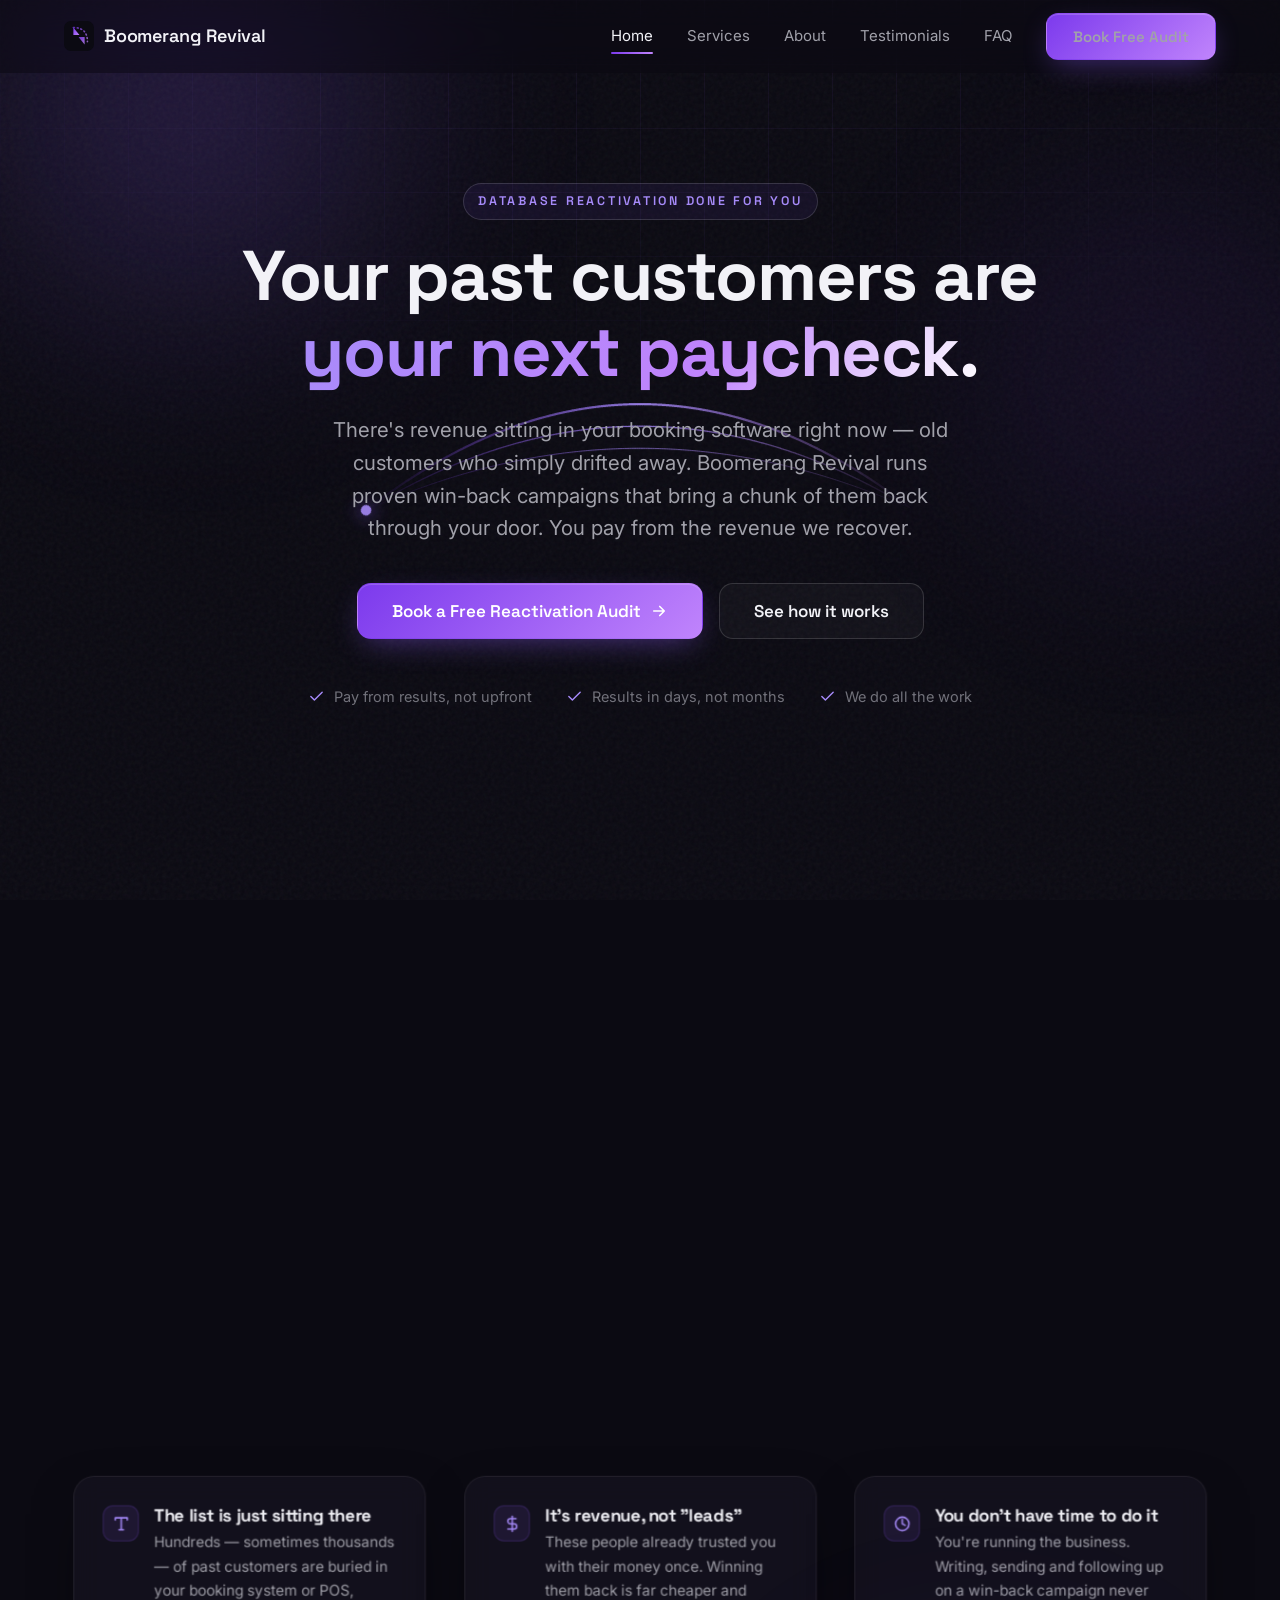
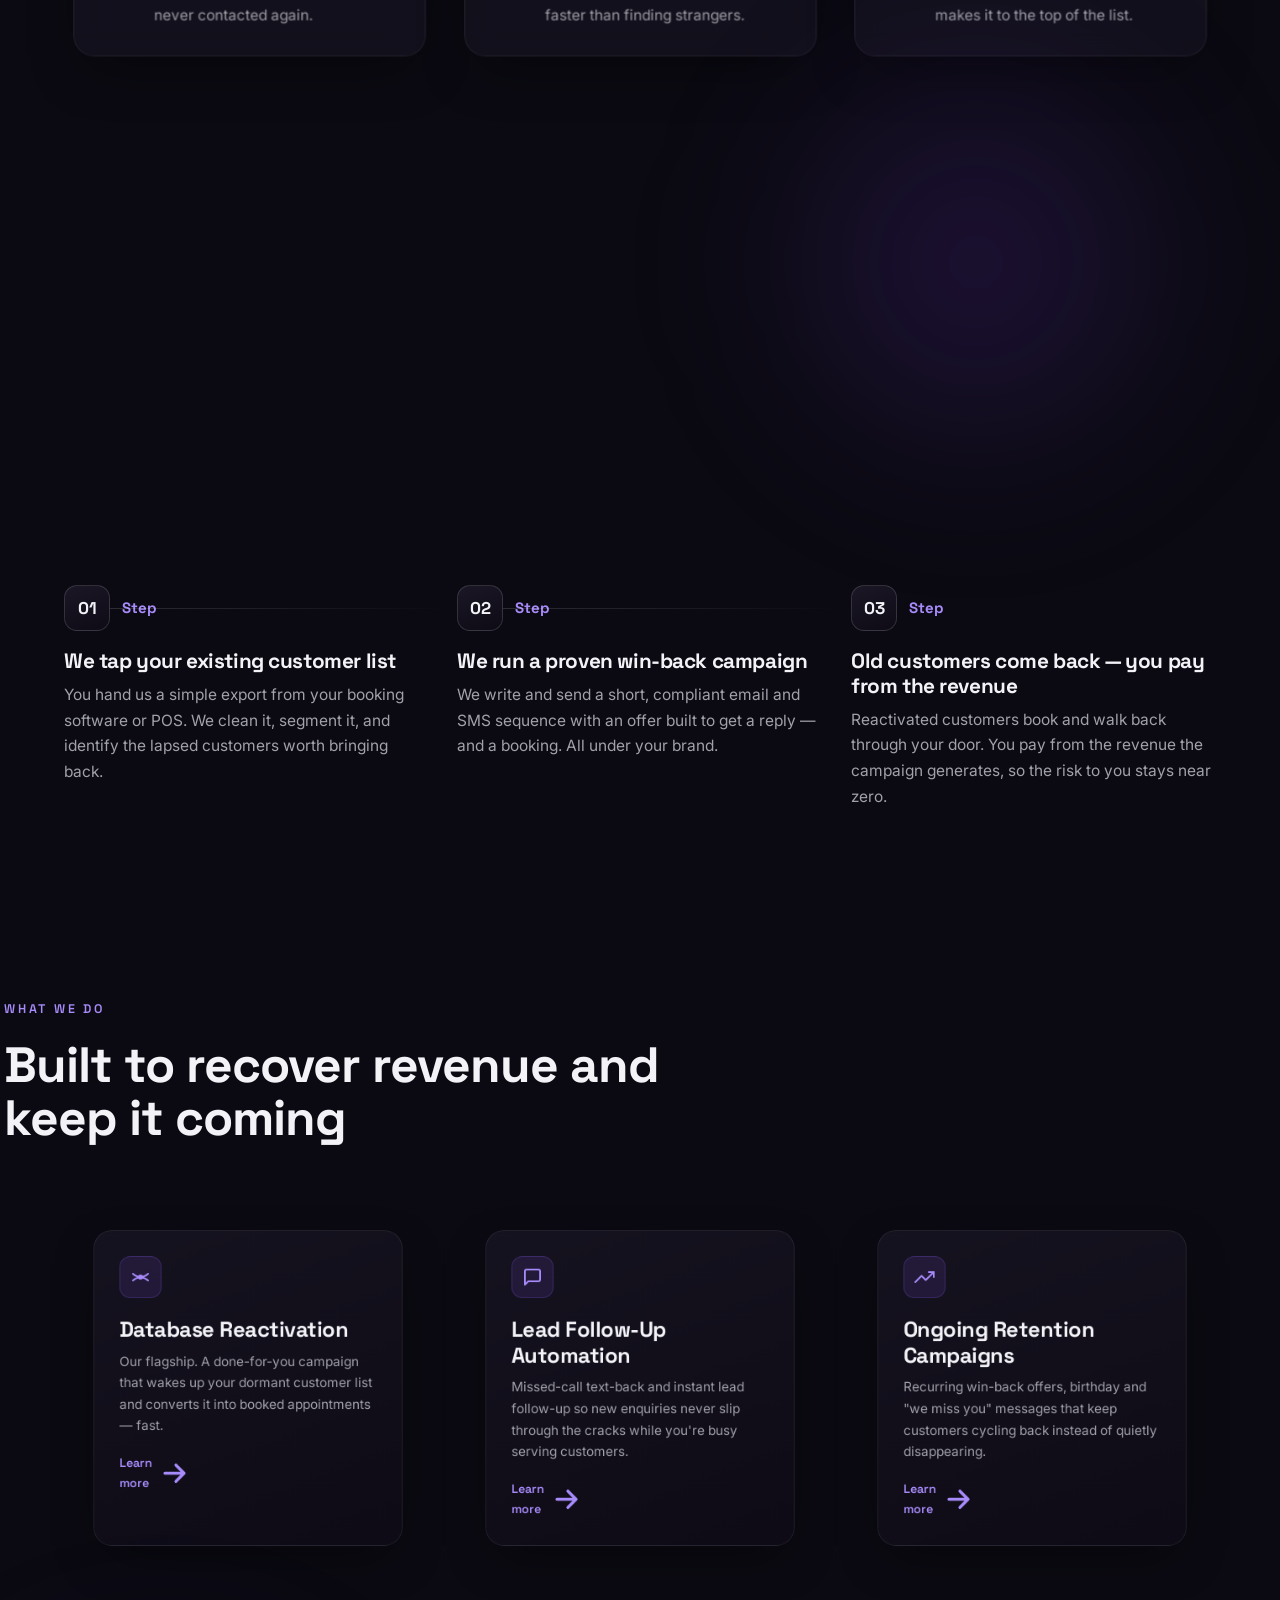
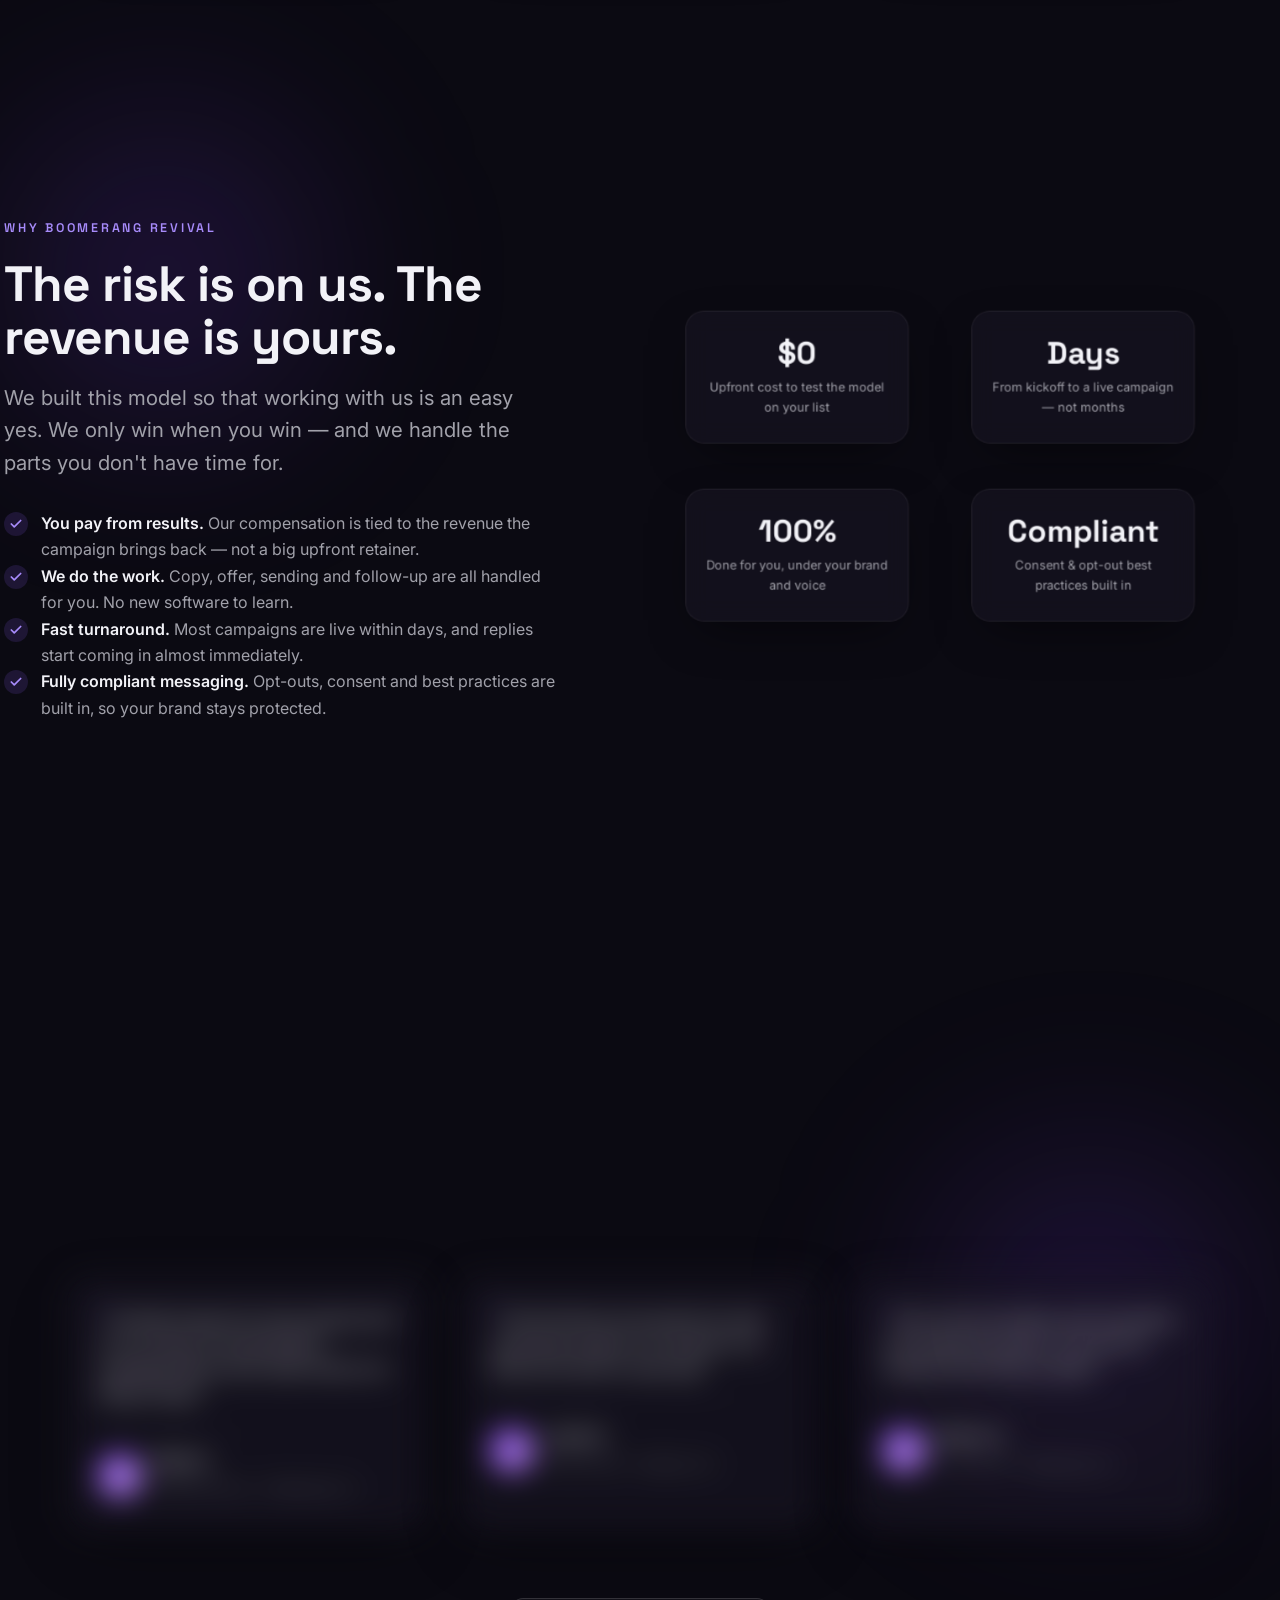
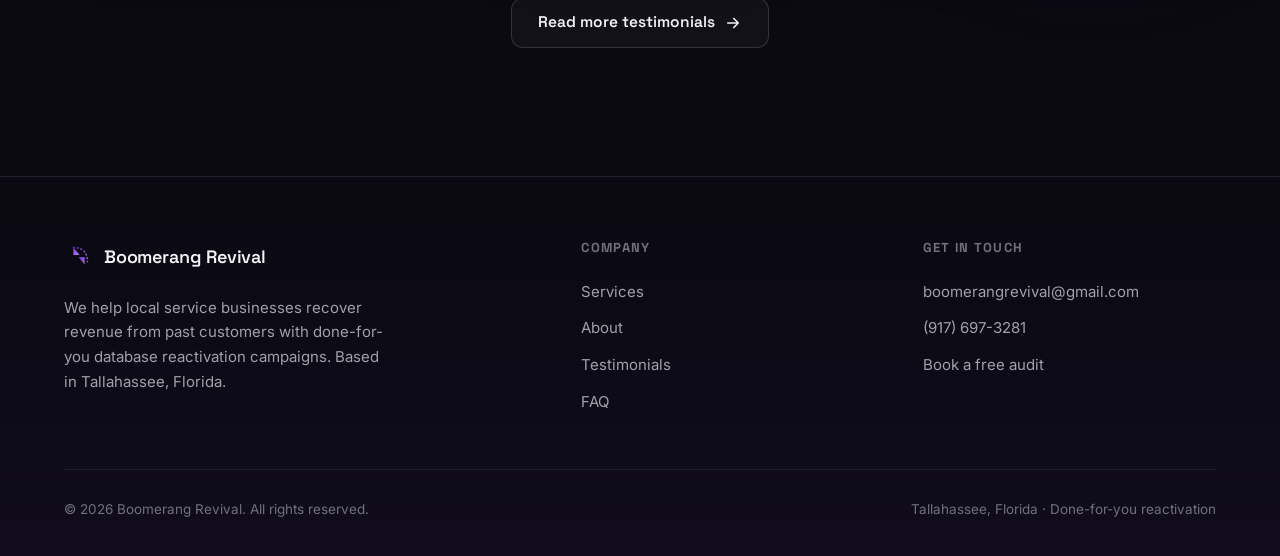
==== commit c3eb4fb4: "FAQ to 15 Qs; real phone number sitewide; fill in testimonials; add 24-hour response promise on cont" ====
--- a/index.html
+++ b/index.html
@@ -274,34 +274,33 @@
           <span class="eyebrow">What owners say</span>
           <h2>Loved by busy local business owners</h2>
           <p class="lead" style="margin-top:16px">
-            <!-- NOTE: Sample testimonials below — replace with your real client quotes. -->
-            Sample testimonials shown for layout. Swap them for your real client results.
+            <!-- ⚠️ Placeholder testimonials — names and quotes are fictional. Replace with real,
+                 permission-granted client quotes before promoting the site. -->
+            Don't just take our word for it — here's what local owners say about getting their
+            past customers back.
           </p>
         </div>
 
         <div class="grid grid-3">
           <figure class="card card--glass reveal" data-anim="blur" data-stagger>
-            <span class="sample-flag">Sample — replace</span>
             <blockquote class="quote">Honestly forgot how many people were on our old list. The reactivation campaign filled a slow week without me lifting a finger.”</blockquote>
             <figcaption class="testimonial__by">
               <div class="avatar">MS</div>
-              <div><b>Med Spa Owner</b><span>Sample client · Florida</span></div>
+              <div><b>Maria S.</b><span>Med spa owner · Tallahassee, FL</span></div>
             </figcaption>
           </figure>
           <figure class="card card--glass reveal" data-anim="blur" data-stagger>
-            <span class="sample-flag">Sample — replace</span>
             <blockquote class="quote">The fact that we only paid from what came back made it a no-brainer to try. Wish we'd done it a year ago.”</blockquote>
             <figcaption class="testimonial__by">
-              <div class="avatar">SA</div>
-              <div><b>Salon Owner</b><span>Sample client · Georgia</span></div>
+              <div class="avatar">JR</div>
+              <div><b>Jenna R.</b><span>Salon owner · Valdosta, GA</span></div>
             </figcaption>
           </figure>
           <figure class="card card--glass reveal" data-anim="blur" data-stagger>
-            <span class="sample-flag">Sample — replace</span>
             <blockquote class="quote">They wrote everything, sent everything, and chased the replies. I just saw the calendar start filling up again.”</blockquote>
             <figcaption class="testimonial__by">
-              <div class="avatar">GY</div>
-              <div><b>Gym Owner</b><span>Sample client · Florida</span></div>
+              <div class="avatar">MT</div>
+              <div><b>Marcus T.</b><span>Gym owner · Tallahassee, FL</span></div>
             </figcaption>
           </figure>
         </div>
@@ -339,7 +338,7 @@
           <h4>Get in touch</h4>
           <!-- TODO: replace these placeholders with your real details -->
           <a href="mailto:boomerangrevival@gmail.com">boomerangrevival@gmail.com</a>
-          <a href="tel:+18500000000">(850) 000-0000</a>
+          <a href="tel:+19176973281">(917) 697-3281</a>
           <a href="contact.html">Book a free audit</a>
         </div>
       </div>
